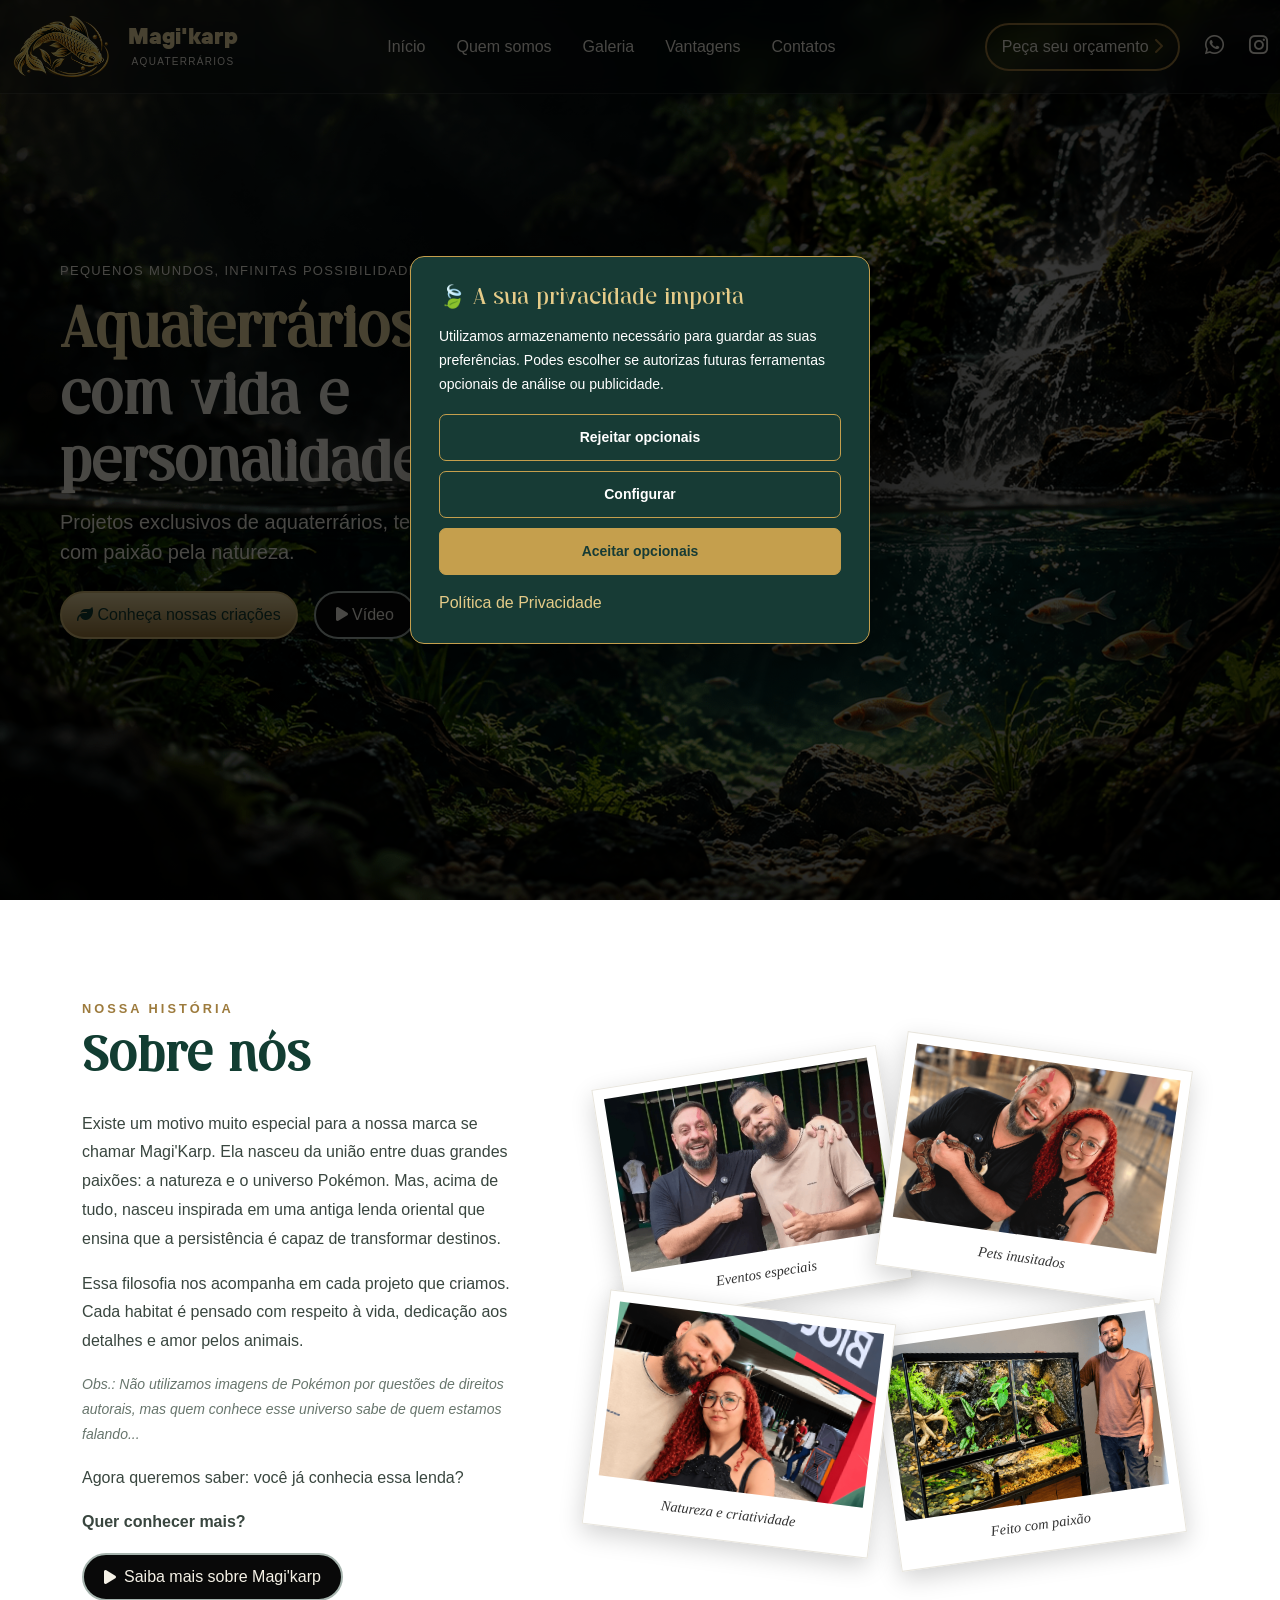
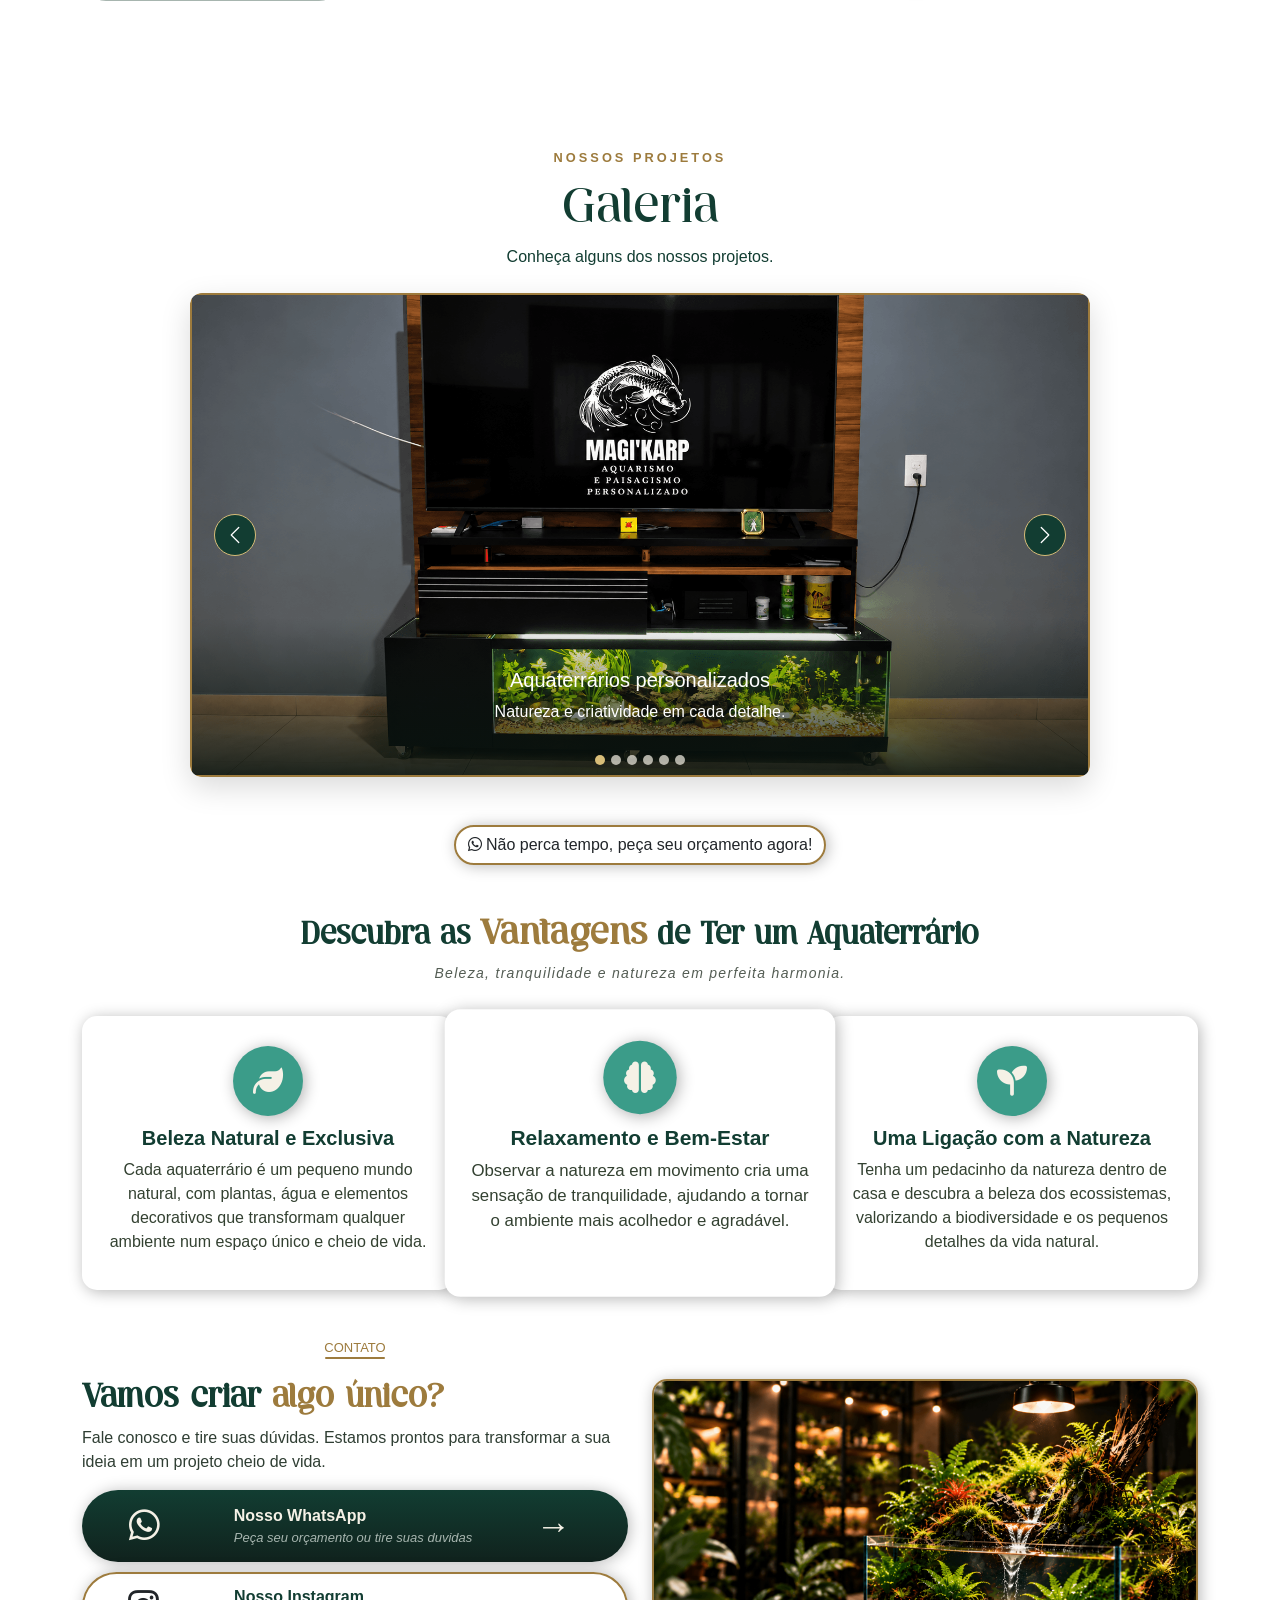
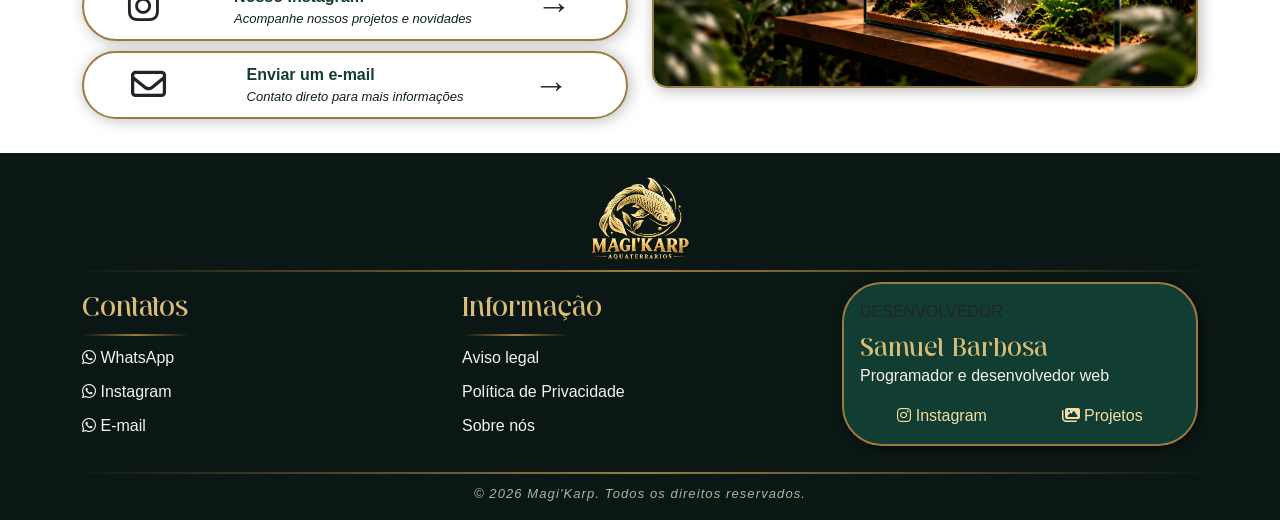
==== index.html @ e3ba03ea "Update index.html" ====
<!DOCTYPE html>
<html lang="pt-BR"> 
<head>
    <!-- Codificación y compatibilidad -->
      <meta charset="UTF-8">
      <meta http-equiv="X-UA-Compatible" content="IE=edge">

    <!-- Responsive para móviles -->
      <meta name="viewport" content="width=device-width, initial-scale=1.0">

    <!-- SEO básico -->
      <title>Aquaterrários Magi'karp | Mundos Aquáticos</title>

      <meta name="description"
          content="Descubra o universo dos aquaterrários Magikarp. Pequenos mundos aquáticos, natureza e criatividade em cada criação.">

      <meta name="keywords"
          content="aquaterrários, aquários, terrários, aquascaping, plantas aquáticas, Magikarp">

      <meta name="author" content="Aquaterrários Magikarp">

      <meta name="robots" content="index, follow">

      <meta name="theme-color" content="#080D10">
      <meta name="color-scheme" content="dark light">

    <!-- URL canónica: sustituir por el dominio real -->
      <link rel="canonical"
          href="https://www.TU-DOMINIO.com/">

    <!-- Favicon e iconos -->
      <link rel="icon" type="image/png"
          href="img/favicon.png">

      <link rel="apple-touch-icon"
          href="img/apple-touch-icon.png">

    <!-- Open Graph: WhatsApp, Facebook, LinkedIn y otras redes -->
      <meta property="og:type" content="website">

      <meta property="og:locale" content="pt_BR">

      <meta property="og:site_name"
          content="Aquaterrários Magi'karp">

      <meta property="og:title"
          content="Aquaterrários Magi'karp | Pequenos mundos, natureza viva">

      <meta property="og:description"
          content="Explore criações aquáticas únicas e descubra um mundo de natureza, beleza e criatividade.">

      <meta property="og:url"
          content="https://www.TU-DOMINIO.com/">

      <meta property="og:image"
          content="https://www.TU-DOMINIO.com/img/compartilhar.jpg">

      <meta property="og:image:alt"
          content="Logotipo dourado de Aquaterrários Magikarp">

      <meta property="og:image:width" content="1200">
      <meta property="og:image:height" content="630">

    <!-- X / Twitter Cards -->
      <meta name="twitter:card"
          content="summary_large_image">

      <meta name="twitter:title"
          content="Aquaterrários Magikarp">

      <meta name="twitter:description"
          content="Pequenos mundos, natureza viva. Descubra nossas criações aquáticas.">

      <meta name="twitter:image"
          content="https://www.TU-DOMINIO.com/img/compartilhar.jpg">

      <meta name="twitter:image:alt"
          content="Logotipo Aquaterrários Magikarp">

    <!-- Color de la marca para navegadores -->
      <meta name="msapplication-TileColor"
          content="#123D32">

    <!-- Font Awesome: iconos  y boostrap -->
      <link rel="stylesheet" href="https://cdnjs.cloudflare.com/ajax/libs/font-awesome/6.7.2/css/all.min.css">

      <link
      href="https://cdn.jsdelivr.net/npm/bootstrap@5.3.8/dist/css/bootstrap.min.css"
      rel="stylesheet"
      >


    <!-- Tu CSS -->
      <link rel="stylesheet" href="style.css">
      <link rel="stylesheet" href="stylessheet.css">

</head>

      <!-- Banner de cookies -->
      <div id="cookie-banner" class="cookie-banner" role="dialog"
           aria-label="Preferências de cookies" aria-describedby="cookie-description"
           hidden>
          <div class="cookie-content">
              <h2>🍃 A sua privacidade importa</h2>

              <p id="cookie-description">
                  Utilizamos armazenamento necessário para guardar as suas
                  preferências. Podes escolher se autorizas futuras ferramentas
                  opcionais de análise ou publicidade.
              </p>

              <div class="cookie-actions">
                  <button type="button" id="cookie-reject" class="cookie-btn cookie-secondary">
                      Rejeitar opcionais
                  </button>

                  <button type="button" id="cookie-settings" class="cookie-btn cookie-secondary">
                      Configurar
                  </button>

                  <button type="button" id="cookie-accept" class="cookie-btn cookie-primary">
                      Aceitar opcionais
                  </button>
              </div>

              <a href="pages/politica-privacidade.html">Política de Privacidade</a>
          </div>
      </div>

      <!-- Preferências de cookies -->
      <div id="cookie-modal" class="cookie-modal" role="dialog"
           aria-modal="true" aria-labelledby="cookie-modal-title" hidden>
          <div class="cookie-modal-content">
              <h2 id="cookie-modal-title">Preferências de cookies</h2>

              <p>
                  Escolhe quais as categorias opcionais que autorizas.
                  As opções abaixo não ativam ferramentas por si só.
              </p>

              <label class="cookie-option">
                  <span>
                      <strong>Necessários</strong><br>
                      <small>Guardar a tua escolha de privacidade.</small>
                  </span>
                  <input type="checkbox" checked disabled>
              </label>

              <label class="cookie-option">
                  <span>
                      <strong>Análise</strong><br>
                      <small>Medir visitas, se for adicionada uma ferramenta.</small>
                  </span>
                  <input type="checkbox" id="cookie-analytics">
              </label>

              <label class="cookie-option">
                  <span>
                      <strong>Publicidade</strong><br>
                      <small>Ferramentas de publicidade, se forem adicionadas.</small>
                  </span>
                  <input type="checkbox" id="cookie-marketing">
              </label>

              <div class="cookie-actions">
                  <button type="button" id="cookie-save" class="cookie-btn cookie-primary">
                      Guardar preferências
                  </button>
                  <button type="button" id="cookie-close" class="cookie-btn cookie-secondary">
                      Cancelar
                  </button>
              </div>
          </div>
      </div>


<!-- ======================================================0 -->
 <!--                  CONTEUDO                              -->
 <!-- =====================================================0 -->
<body class="w-100">

      <header id="header">
            <nav class="navbar navbar-expand-lg mg-0 pd-0">
                  <div class="container-fluid">
                        <a class="navbar-brand" href="#inicio">
                              <img src="img/logo.png" alt="logotipo Magi'karp" class="img-fluid">
                        </a>

                  <div class="marca text-center text-lg-start">
                        <h3 class="mb-0 ">Magi'karp</h3>
                        <p class="mt-0 ">Aquaterrários</p>
                  </div>


                  <button class="navbar-toggler" type="button" data-bs-toggle="collapse" data-bs-target="#navbarSupportedContent" aria-controls="navbarSupportedContent" aria-expanded="false" aria-label="Toggle navigation">
                        <span class="navbar-toggler-icon"></span>
                  </button>
                  <div class="collapse navbar-collapse" id="navbarSupportedContent">
                        <ul class="navbar-nav mx-auto mb-2 mb-lg-0">
                              <li class="nav-item">
                              <a class="nav-link active" aria-current="page" href="#inicio">Início</a>
                              </li>
                              <li class="nav-item">
                              <a class="nav-link" href="#quem-somos">Quem somos</a>
                              </li>
                              <li class="nav-item">
                              <a class="nav-link" href="#galeria">Galeria</a>
                              </li>
                              <li class="nav-item">
                              <a class="nav-link" href="#experiencia">Vantagens</a>
                              </li>
                              <li class="nav-item">
                              <a class="nav-link" href="#contato">Contatos</a>
                              </li>
                                                      
                        </ul>
                        <div class="acoes-header">
                              <li class="nav-item btn boton-header">
                              <a class="nav-link active" 
                                    aria-current="page" 
                                    href="https://wa.me/5561992721948?text=Olá!%20Gostaria%20de%20solicitar%20um%20orçamento%20para%20um%20aquaterrário%20personalizado."
                                    target="_blank"
                                    rel="noopener noreferrer">
                                    <span>Peça seu orçamento</span>
                                    <i class="fa-solid fa-chevron-right"></i>
                              </a>
                              </li>

                              <li class="nav-item">
                              <a class="nav-link active iconos" 
                                    aria-current="page" 
                                    href="https://wa.me/5561992721948?text=Olá!%20Gostaria%20de%20solicitar%20um%20orçamento%20para%20um%20aquaterrário%20personalizado."
                                    target="_blank"
                                    rel="noopener noreferrer">
                                    <i class="fa-brands fa-whatsapp"></i>
                              </a>
                              
                              </li>

                              <li class="nav-item">
                              <a class="nav-link active  iconos"
                                    aria-current="page" 
                                    href="https://www.instagram.com/aquaterrarios_magikarp/"
                                    target="_blank"
                                    rel="noopener noreferrer">
                                    <i class="fa-brands fa-instagram"></i>
                              </a>
                              </li>
                        </div>
                  </div>
                  </div>
            </nav>

      </header>
       <!-- Inicio Main -->
      <main>
            <!-- HERO -->

      <section class="hero" id="inicio">
            <div class="container contenedor_hero">
                  <div class="row align-items-center min-vh-100">
                        <div class="col-12 col-md-10 col-lg-8 col-xl-7">
                              <div class="contenedor_hero-text text-center text-md-start text-lg-start ms-md-5">

                                    <p class="subtitulo-destaque">
                                          Pequenos mundos, infinitas possibilidades.
                                    </p>

                                    <h1 class="display-4 fw-bold">
                                          <span class="titulo">Aquaterrários</span>
                                          <br>
                                          com vida e personalidade.
                                    </h1>

                                    <p class="lead">
                                          Projetos exclusivos de aquaterrários,
                                          terrários e biotopos naturais, feitos com paixão pela natureza.
                                    </p>

                                    <div class="d-flex flex-column flex-sm-row flex-wrap gap-3 mt-4">
                                          <a href="https://www.instagram.com/aquaterrarios_magikarp/"       
                                                class=" btn btn-principal"
                                                target="_blank"
                                                rel="noopener noreferrer">
                                                <i class="fa-solid fa-leaf"></i>
                                                Conheça nossas criações
                                          </a>

                                          <a href="https://www.instagram.com/reel/DZh6tRpu6YV/" 
                                                class="btn video-btn"
                                                target="_blank"
                                                rel="noopener noreferrer">

                                          <i class="fa-solid fa-play"></i>
                                          Vídeo
                                          </a>
                                    </div>

                              </div>
                        </div>
                  </div>
            </div>
      </section>


             <!-- QUEM SOMOS -->
            
<!-- QUEM SOMOS -->
      <section class="sobre bg-light-4 py-5" id="quem-somos">
          <div class="container py-lg-5">
      
              <div class="row align-items-center g-4">
            
                  <!-- TEXTO À ESQUERDA -->
                  <div class="col-12 col-lg-5">
                      <div class="contenedor_sobre-text text-center text-md-start text-lg-start">
                  
                          <span class="sobre-etiqueta text-uppercase">
                              Nossa história
                          </span>
                        
                          <h2 class="display-5 fw-bold mt-2 mb-4">
                              Sobre nós
                          </h2>
                        
                          <p>
                              Existe um motivo muito especial para a nossa marca
                              se chamar Magi'Karp. Ela nasceu da união entre duas
                              grandes paixões: a natureza e o universo Pokémon.
                              Mas, acima de tudo, nasceu inspirada em uma antiga
                              lenda oriental que ensina que a persistência é capaz
                              de transformar destinos.
                          </p>
                        
                          <p>
                              Essa filosofia nos acompanha em cada projeto que
                              criamos. Cada habitat é pensado com respeito à vida,
                              dedicação aos detalhes e amor pelos animais.
                          </p>
                        
                          <p class="obs small fst-italic">
                              Obs.: Não utilizamos imagens de Pokémon por questões
                              de direitos autorais, mas quem conhece esse universo
                              sabe de quem estamos falando...
                          </p>
                        
                          <p>
                              Agora queremos saber: você já conhecia essa lenda?
                          </p>
                        
                          <p class="fw-semibold">Quer conhecer mais?</p>
                        
                          <a
                              href="https://www.youtube.com/watch?v=gqLstGImGtk"
                              class="btn d-inline-flex align-items-center gap-2 video-btn"
                              target="_blank"
                              rel="noopener noreferrer">
                        
                              <i class="fa-solid fa-play"></i>
                              Saiba mais sobre Magi'karp
                          </a>
                        
                      </div>
                  </div>
            
                  <!-- FOTOS À DIREITA -->
                  <div class="col-12 col-lg-7">
                      <div class="contenedor_sobre-galeria">
                  
                          <div class="contenedor_sobre-galeria-caja foto-1">
                              <img src="img/sobre-1-n.png"
                                   class="img-fluid"
                                   alt="Aquaterrário personalizado">
                              <p>Eventos especiais</p>
                          </div>
                        
                          <div class="contenedor_sobre-galeria-caja foto-2">
                              <img src="img/sobre-2.png"
                                   class="img-fluid"
                                   alt="Habitat para pequenos animais">
                              <p>Pets inusitados</p>
                          </div>
                        
                          <div class="contenedor_sobre-galeria-caja foto-3">
                              <img src="img/sobre-3.png"
                                   class="img-fluid"
                                   alt="Aquário natural">
                              <p>Natureza e criatividade</p>
                          </div>
                        
                          <div class="contenedor_sobre-galeria-caja foto-4">
                              <img src="img/sobre-4.png"
                                   class="img-fluid"
                                   alt="Projeto Magi'Karp">
                              <p>Feito com paixão</p>
                          </div>
                        
                      </div>
                  </div>
            
              </div>
          </div>
      </section>


             <!-- GALERIA -->
            
      <section class="produtos py-5" id="galeria">

          <div class="container">

              <!-- TÍTULO -->
              <div class="text-center mb-4">
                  <span class="galeria-etiqueta">NOSSOS PROJETOS</span>
                  <h2 class="galeria-titulo">Galeria</h2>
                  <p>Conheça alguns dos nossos projetos.</p>
              </div>

              <!-- CARROSSEL -->
              <div id="carouselExampleCaptions"
                   class="carousel slide galeria-carousel"
                   data-bs-ride="false">

                  <!-- INDICADORES -->
                  <div class="carousel-indicators">
                      <button type="button"
                              data-bs-target="#carouselExampleCaptions"
                              data-bs-slide-to="0"
                              class="active"
                              aria-current="true"
                              aria-label="Slide 1"></button>

                      <button type="button"
                              data-bs-target="#carouselExampleCaptions"
                              data-bs-slide-to="1"
                              aria-label="Slide 2"></button>

                      <button type="button"
                              data-bs-target="#carouselExampleCaptions"
                              data-bs-slide-to="2"
                              aria-label="Slide 3"></button>

                      <button type="button"
                              data-bs-target="#carouselExampleCaptions"
                              data-bs-slide-to="3"
                              aria-label="Slide 4"></button>

                      <button type="button"
                              data-bs-target="#carouselExampleCaptions"
                              data-bs-slide-to="4"
                              aria-label="Slide 5"></button>

                        <button type="button"
                              data-bs-target="#carouselExampleCaptions"
                              data-bs-slide-to="5"
                              aria-label="Slide 6"></button>
                  </div>

                  <!-- IMAGENS -->
                  <div class="carousel-inner">

                      <div class="carousel-item active">
                          <img src="img/salon.png"
                               class="d-block w-100"
                               alt="Aquaterrário moderno">

                          <div class="carousel-caption">
                              <h5>Aquaterrários personalizados</h5>
                              <p>Natureza e criatividade em cada detalhe.</p>
                          </div>
                      </div>

                      <div class="carousel-item">
                          <img src="img/acuario-negro.png"
                               class="d-block w-100"
                               alt="Aquário com estrutura preta">

                          <div class="carousel-caption">
                              <h5>Projetos exclusivos</h5>
                              <p>Criados de acordo com cada ambiente.</p>
                          </div>
                      </div>

                      <div class="carousel-item">
                          <img src="img/acuario.png"
                               class="d-block w-100"
                               alt="Aquário natural">

                          <div class="carousel-caption">
                              <h5>Beleza natural</h5>
                              <p>Um pequeno mundo cheio de vida.</p>
                          </div>
                      </div>

                      <div class="carousel-item">
                          <img src="img/conejo.png"
                               class="d-block w-100"
                               alt="Habitat para pequenos animais">

                          <div class="carousel-caption">
                              <h5>Habitats especiais</h5>
                              <p>Espaços pensados para o bem-estar animal.</p>
                          </div>
                      </div>

                      <div class="carousel-item">
                          <img src="img/tortuga.png"
                               class="d-block w-100"
                               alt="Aquaterrário para tartaruga">

                          <div class="carousel-caption">
                              <h5>Ambientes personalizados</h5>
                              <p>Água, terra e natureza em harmonia.</p>
                          </div>
                      </div>

                      <div class="carousel-item">
                          <img src="img/novo-modelo.png"
                               class="d-block w-100"
                               alt="Aquaterrário para tartaruga">

                          <div class="carousel-caption">
                              <h5>Ambientes personalizados</h5>
                              <p>Água, terra e natureza em harmonia.</p>
                          </div>
                      </div>

                  </div>

                  <!-- SETA ANTERIOR -->
                  <button class="carousel-control-prev"
                          type="button"
                          data-bs-target="#carouselExampleCaptions"
                          data-bs-slide="prev">

                      <span class="carousel-control-prev-icon"
                            aria-hidden="true"></span>

                      <span class="visually-hidden">Anterior</span>
                  </button>

                  <!-- SETA SEGUINTE -->
                  <button class="carousel-control-next"
                          type="button"
                          data-bs-target="#carouselExampleCaptions"
                          data-bs-slide="next">

                      <span class="carousel-control-next-icon"
                            aria-hidden="true"></span>

                      <span class="visually-hidden">Seguinte</span>
                  </button>

              </div>

              <!-- buton -->
              <div class="text-center mt-5">
                  <a href="https://wa.me/5561992721948?text=Olá!%20Gostaria%20de%20solicitar%20um%20orçamento%20para%20um%20aquaterrário%20personalizado."
                     target="_blank"
                     rel="noopener noreferrer"
                     class="btn btn-secundario ">

                      <i class="fa-brands fa-whatsapp"></i>
                      Não perca tempo, peça seu orçamento agora!
                  </a>
              </div>

          </div>
      </section>


             <!-- VANTAGEM -->
            <section class="vantagem" id="experiencia" >
                  <div class="container">
                        <div class="row">
                              <div class="col">

                                    <div class="contenedor_experiencia-titulo">
                                          <h2 class="text-center fw-bold">Descubra as <span class="baige">Vantagens</span> de Ter um Aquaterrário</h2>
                                          <p class="text-center fst-italic small">Beleza, tranquilidade e natureza em perfeita harmonia.</p>
                                    </div>

                              </div>
                        </div>

                        <div class="row text-center  contenedores-experiencia g-3">
                              
                              <div class="contenedor_experiencia-cajas vantaje-1 col-12 col-md-4 col-lg-4">
                                    <i class="fa-solid fa-leaf ico"></i>
                                    <h5>Beleza Natural e Exclusiva</h5>
                                    <p>Cada aquaterrário é um pequeno mundo natural, com plantas, água e elementos decorativos que transformam qualquer ambiente num espaço único e cheio de vida.</p>
                                    <a href="#"></a>
                              </div>

                              <div class="contenedor_experiencia-cajas vantaje-2 col-12 col-md-4 col-lg-4">
                                    <i class="fa-solid fa-brain ico"></i>
                                    <h5>Relaxamento e Bem-Estar</h5>
                                    <p>Observar a natureza em movimento cria uma sensação de tranquilidade, ajudando a tornar o ambiente mais acolhedor e agradável.</p>
                                    <a href="#"></a>
                              </div>

                              <div class="contenedor_experiencia-cajas vantaje-3 col-12 col-md-4 col-lg-4">
                                    <i class="fa-solid fa-seedling ico"></i>
                                    <h5>Uma Ligação com a Natureza</h5>
                                    <p>Tenha um pedacinho da natureza dentro de casa e descubra a beleza dos ecossistemas, valorizando a biodiversidade e os pequenos detalhes da vida natural.</p>
                                    <a href="#"></a>
                              </div>
                        </div>
                  </div>
            </section>

             <!-- CONTATO -->
            <section class="contatos" id="contato" >

                  <div class="container">
                        <div class="row align-items-center">
                              <div class=" contenedor-contato-texto col-12 col-md-6 col-lg-6 text-center text-lg-start text-lg-start">

                                    <p class="mt-5 baige mb-0 text-center text-uppercase p-contato">Contato</p>
                                    <div class="linea-contato "></div>

                                    <h2 class="fw-bold verde">
                                          Vamos criar
                                          <span class="baige">algo único?</span>
                                    </h2>
                                    
                                    <p class="texto">
                                          Fale conosco e tire suas dúvidas.
                                          Estamos prontos para transformar a sua ideia em um projeto cheio de vida.
                                    </p>


                                    <a href="https://wa.me/5561992721948?text=Olá!%20Gostaria%20de%20solicitar%20um%20orçamento%20para%20um%20aquaterrário%20personalizado."    
                                          class=" btn btn-principal fw-bold d-flex justify-content-around align-items-center"
                                          target="_blank"
                                          rel="noopener noreferrer">
                                          <i class="fa-brands fa-whatsapp"></i>
                                          <div class="align-items-center text-start caja-text-principal">
                                                <span>Nosso WhatsApp</span>
                                                <p class="mb-0">Peça seu orçamento ou tire suas duvidas</p>
                                          </div>
                                          <span class="flecha">→</span>
                                          
                                    </a>
                                    <a href="https://www.instagram.com/aquaterrarios_magikarp/" 
                                          class="btn btn-secundario d-flex justify-content-around align-items-center"
                                          target="_blank"
                                          rel="noopener noreferrer">
                                          <i class="fa-brands fa-instagram"></i>
                                          <div class="align-items-center text-start caja-text">
                                                <span class="fw-bold">Nosso Instagram</span>
                                                <p class="mb-0">Acompanhe nossos projetos e novidades</p>
                                          </div>
                                          <span class="flecha">→</span>
                                    </a>
                                    <a href="#" 
                                          class="btn btn-secundario d-flex justify-content-around align-items-center"
                                          target="_blank"
                                          rel="noopener noreferrer">
                                          <i class="fa-regular fa-envelope"></i>
                                          <div class="align-items-center text-start caja-text">
                                                <span class="fw-bold">Enviar um e-mail</span>
                                                <p class="mb-0">Contato direto para mais informações</p>
                                          </div>
                                          <span class="flecha">→</span>
                                    </a>

                                    

                              </div>

                              <div class="col-12 col-md-6 col-lg-6 text-center contenedor-contato-img mt-5">
                                    <img src="img/contacto.png" alt="acuario">
                              </div>
                        </div>
                  </div>
            </section>
      </main>

       <!-- FOOTER -->
      <footer>
            <div class="container mt-4">

                  <div class="row">
                        <div class="col-12 text-center pt-4">
                              <img src="img/Logotipo.png" alt="logotipo Magi'karp">
                        </div>
                        <div class="linea-footer"></div>

                        <div class=" col-12 col-lg-4 col-md-4 f-contatos text-center text-lg-start text-md-start">
                              <h5>Contatos</h5>
                              <div class="f-titulo-linea "></div>
                              <a href="https://wa.me/5561992721948?text=Olá!%20Gostaria%20de%20solicitar%20um%20orçamento%20para%20um%20aquaterrário%20personalizado." 
                                 target="_blank"
                                 rel="noopener noreferrer"
                                 class="link">
                                    <i class="fa-brands fa-whatsapp"></i>
                                    <span>WhatsApp</span>
                              </a>

                              <a href="https://www.instagram.com/aquaterrarios_magikarp/" 
                                 target="_blank"
                                 rel="noopener noreferrer"
                                 class="link">
                                    <i class="fa-brands fa-whatsapp"></i>
                                    <span>Instagram</span>
                              </a>

                              <a href="#" 
                                 target="_blank"
                                 rel="noopener noreferrer"
                                 class="link">
                                    <i class="fa-brands fa-whatsapp"></i>
                                    <span>E-mail</span>
                              </a>
                        </div>

                        <div class="col-12 col-md-4 col-lg-4 f-info text-center text-lg-start text-md-start mb-4">
                              <h5>Informação</h5>
                              <div class="f-titulo-linea"></div>
                              <a href="pages/aviso_legal.html">Aviso legal</a>
                              <a href="pages/politica-privacidade.html">Política de Privacidade</a>
                              <a href="#quem-somos">Sobre nós</a>
                        </div>

                        <div class="col-12 col-md-4 col-lg-4 f-dev text-center text-lg-start text-md-start dev">
                              <div class="card text-center text-lg-start text-md-start px-3 py-3">
                                    <span class="text-uppercase">Desenvolvedor</span>
                                    <h5>Samuel Barbosa</h5>
                                    <p>Programador e desenvolvedor web
                                    </p>
                                    <div class="ico-dev d-flex justify-content-around">
                                          <a href="https://www.instagram.com/samuell_dev/" 
                                             target="_blank"
                                             rel="noopener noreferrer"
                                             class="link verde">
                                                <i class="fa-brands fa-instagram"></i>
                                                <span>Instagram</span>
                                          </a>
                                          <a href="https://samuelldejesus.github.io/CV-Portafolio/" 
                                             target="_blank"
                                             rel="noopener noreferrer"
                                             class="link verde">
                                                <i class="fa-solid fa-images"></i>
                                                <span>Projetos</span>
                                          </a>
                                    </div>
                              </div>
                        </div>
                  </div>

                  <div class="row text-center">
                        <div class="linea-footer"></div>
                        <p class="copy">© 2026 Magi'Karp. Todos os direitos reservados.</p>
                  </div>
            </div>
      </footer>

<script src="https://cdn.jsdelivr.net/npm/bootstrap@5.3.8/dist/js/bootstrap.bundle.min.js"></script>
<script src="main.js"></script>
</body>
</html>
---- style.css ----
/* =========================================================
   1. VARIÁVEIS GLOBAIS
========================================================= */

:root {
    /* Cores principais */
    --negro-azulado: #080D10;
    --negro-verde: #0B1715;

    --verde-bosque: #123D32;
    --verde-esmeralda: #176B58;
    --verde-agua: #3B9C89;

    --azul-petroleo: #123C4A;
    --azul-profundo: #0B2633;

    --dorado: #D8BD78;
    --dorado-claro: #F1DEA6;
    --dorado-oscuro: #9D7B3D;

    /* Textos */
    --texto-principal: #F5F1E6;
    --texto-secundario: #A7B5AF;
    --texto-oscuro: #10221D;

    /* Fundos e superfícies */
    --fondo-principal: #080D10;
    --fondo-secundario: #0B1715;
    --fondo-tarjeta: #10221D;
    --fondo-azul: #0B2633;

    /* Bordas */
    --borde-sutil: #284139;
    --borde-dorado: #9D7B3D;
    --borde-destacado: #D8BD78;

    /* Sombras */
    --sombra-texto: 0 2px 8px rgba(0, 0, 0, 0.45);
    --sombra-caja: 0 8px 24px rgba(0, 0, 0, 0.30);
    --sombra-caja-hover: 0 14px 32px rgba(0, 0, 0, 0.45);
    --sombra-dorada: 0 0 12px rgba(216, 189, 120, 0.20);
    --sombra-boton: 0 4px 12px rgba(0, 0, 0, 0.30);
    --sombra-boton-hover: 0 6px 18px rgba(216, 189, 120, 0.25);
    --sombra-interna: inset 0 1px 4px rgba(0, 0, 0, 0.30);

    /* Transições */
    --transicion-rapida: 0.2s ease;
    --transicion-normal: 0.3s ease;
    --transicion-suave: 0.5s ease-in-out;

    /* Gradientes */
    --gradiente-principal: linear-gradient(
        135deg,
        #080D10,
        #123D32,
        #0B2633
    );

    --gradiente-verde: linear-gradient(
        135deg,
        #123D32,
        #176B58
    );

    --gradiente-dorado: linear-gradient(
        135deg,
        #9D7B3D,
        #D8BD78,
        #F1DEA6
    );

    --gradiente-boton: linear-gradient(
        135deg,
        #D8BD78,
        #F1DEA6
    );
}


/* =========================================================
   2. ESTILOS GERAIS
========================================================= */

* {
    margin: 0;
    padding: 0;
    box-sizing: border-box;
    font-family: Arial, Helvetica, sans-serif;
}

html,
body {
    width: 100%;
    max-width: 100%;
    margin: 0;
}

html {
    min-height: 100%;
}

body {
    max-width: 100%;
    min-height: 100vh;
    margin: 0;
    overflow-x: clip;

    background-image: url("img/fundo-hojas.png");
    background-position: center top;
    background-repeat: no-repeat;
    background-size: cover;
    background-attachment: fixed;
}

img,
video {
    max-width: 100%;
}


ul {
    list-style: none;
}

a {
    color: var(--texto-principal);
    text-decoration: none;
}

span {
    background: none;
    font-family: inherit;
    font-size: inherit;
    color: inherit;
    text-decoration: none;
}

header img {
    width: 100px;
}

h1,
h2,
h3,
h4 {
    font-family: "Ventura Free";
}

.verde {
    color: var(--verde-bosque);
}

.baige {
    color: var(--dorado-oscuro);
}

.texto {
    color: #2f3e33;
}


/* =========================================================
   3. CABEÇALHO E NAVEGAÇÃO
========================================================= */

#header {
    position: fixed;
    top: 0;
    left: 0;
    width: 100%;
    z-index: 1000;
    
    color: var(--texto-principal);
    background: rgba(8, 13, 16, 0.35);
    backdrop-filter: blur(12px);
    -webkit-backdrop-filter: blur(12px);
    border-bottom: 1px solid rgba(255, 255, 255, 0.12);
    box-shadow: 0 4px 20px rgba(0, 0, 0, 0.08);
    transition: transform var(--transicion-normal);
}

/* Elimina el fondo de Bootstrap del nav */
#header .navbar {
    background: transparent !important;
}

/* Esconde o cabeçalho ao descer a página */
#header.header-oculto {
    transform: translateY(-100%);
}

.iconos i {
    font-size: 22px;
}

.boton-header {
    border-radius: 999px;
    border: 2px solid var(--borde-dorado);
    color: var(--texto-principal);
    padding: 10px 15px;
}

.boton-header i {
    color: var(--borde-dorado);
}

.marca {
    display: flex;
    flex-direction: column;
    align-items: center;
    justify-content: center;
    gap: 5px;
}

.marca h3 {
    font-family: "tt_hoves_pro_trialblack";
    font-size: 22px;
    margin-top: 15px;
    color: var(--dorado-claro);
}

.marca p {
    font-size: 10px;
    text-transform: uppercase;
    letter-spacing: 1.3px;
}

.acoes-header {
    display: flex;
    align-items: center;
    gap: 25px;
    list-style: none;
    padding: 0;
    margin: 0;
}

.navbar-nav {
    gap: 15px;
}

.acoes-header a {
    transition: transform 0.8s ease;
}

#header .navbar-nav .nav-link {
    position: relative;
    display: inline-block;
    text-decoration: none;
}

.acoes-header a:hover {
    transform: scale(1.1);
}

#navbarSupportedContent ul li a {
    position: relative;
    display: inline-block;
    color: var(--texto-principal);
    text-decoration: none;
    transition: transform 0.8s ease, color var(--transicion-normal);
}

#navbarSupportedContent ul li a:hover {
    transform: scale(1.05);
    color: var(--dorado-claro);
}

/* Botão hamburguer */
.navbar-toggler-icon {
    filter: brightness(0) saturate(100%)
        invert(96%) sepia(10%)
        saturate(300%) hue-rotate(350deg);
}

.navbar-toggler {
    border: 1px solid #fffaf3;
}

.navbar-toggler:focus {
    box-shadow: 0 0 0 0.2rem rgba(255, 250, 243, 0.3);
}

#header .navbar-nav .nav-link::after {
    content: "";
    position: absolute;
    left: 0;
    bottom: -3px;

    width: 100%;
    height: 2px;
    background-color: #c59f4d;

    transform: scaleX(0);
    transform-origin: left center;
    transition: transform 0.3s ease;

    display: block;
}

#header .navbar-nav .nav-link:hover::after {
    transform: scaleX(1);
}


/* =========================================================
   4. HERO
========================================================= */

/* HERO: ocupar todo el ancho disponible */
.hero {
    width: 100%;
    min-height: 100vh;
    min-height: 100svh;
    background-size: cover;
    background-position: center;
    background-repeat: no-repeat;
}

.contenedor_hero {
    background-image:
        radial-gradient(
            ellipse at center,
            rgba(0, 0, 0, 0.75),
            rgba(0, 0, 0, 0.25),
            rgba(0, 0, 0, 0.75)
        ),
        url("img/hero.png");
    background-position: center;
    background-repeat: no-repeat;
    background-size: cover;
    max-width: 100%;
    min-height: 100vh;
}

.titulo {
    color: var(--dorado-claro);
}

.contenedor_hero-text {
    
    color: var(--texto-principal);
    
    max-width: 100%;
    overflow-wrap: break-word;
}

.contenedor_hero-text .subtitulo-destaque {
    text-transform: uppercase;
    font-size: 13px;
    letter-spacing: 1.3px;
}

.contenedor_hero-text h1 {
    color: var(--texto-principal);
    font-size: clamp(2rem, 8vw, 3.5rem);
    overflow-wrap: break-word;
}

.btn-principal {
    background: linear-gradient(to top, var(--dorado-oscuro), var(--dorado-claro));
    border-radius: 999px;
    padding: 10px 15px;
    color: var(--verde-bosque);
    border: 2px solid var(--dorado);
}

.btn-principal:hover {
    border-color: var(--dorado);
    opacity: 0.9;
    color: #fff;
}

.video-btn {
    border-radius: 999px;
    color: var(--texto-principal);
    background: rgb(9, 9, 9);
    padding: 10px 20px;
    border: 2px solid var(--texto-secundario);
}

.video-btn:hover {
    color: var(--texto-principal);
    background: rgb(24, 24, 24);
    border-color: var(--texto-secundario);
}


/* =========================================================
   5. SOBRE NÓS E GALERIA DE FOTOGRAFIAS
========================================================= */


.contenedor_sobre-galeria {
    max-width: 100%;
    min-width: 0;
}

.contenedor_sobre-text h2 {
    color: var(--verde-bosque);
}

.contenedor_sobre-text p {
    color: #39463F;
    line-height: 1.8;
}

.contenedor_sobre-text .obs {
    color: #68766D;
}

.sobre-etiqueta {
    color: var(--dorado-oscuro);
    letter-spacing: 3px;
    font-size: 0.8rem;
    font-weight: 700;
}

/* Área das fotografias */
.contenedor_sobre-galeria {
    position: relative;
    width: 100%;
    height: 540px;
}

/* Aparência de fotografias impressas */
.contenedor_sobre-galeria-caja {
    position: absolute;
    display: flex;
    flex-direction: column;
    justify-content: center;
    text-align: center;
    width: 45%;
    padding: 10px 10px 0;
    background: #fff;
    border: 1px solid #e8e5dd;
    box-shadow: 0 8px 25px rgba(0, 0, 0, 0.18);
    transform-origin: center center;
    transition: transform 0.35s ease, box-shadow 0.35s ease;
    cursor: pointer;
}

.contenedor_sobre-galeria-caja img {
    display: block;
    width: 100%;
    height: 175px;
    object-fit: cover;
}

.contenedor_sobre-galeria-caja p {
    margin: 0;
    padding: 12px 4px 15px;
    color: #333;
    text-align: center;
    font-family: Georgia, serif;
    font-size: 0.9rem;
    font-style: italic;
}

/* Posições assimétricas */
.foto-1 {
    top: 7%;
    left: 8%;
    transform: rotate(-9deg);
    z-index: 1;
}

.foto-2 {
    top: 4%;
    right: 3%;
    transform: rotate(8deg);
    z-index: 2;
}

.foto-3 {
    bottom: 5%;
    left: 6%;
    transform: rotate(7deg);
    z-index: 3;
}

.foto-4 {
    bottom: 3%;
    right: 4%;
    transform: rotate(-8deg);
    z-index: 2;
}

/* Hover: endireitar, ampliar e trazer para a frente */
.contenedor_sobre-galeria-caja:hover {
    transform: rotate(0deg) scale(1.5);
    z-index: 10;
    box-shadow: 0 18px 40px rgba(0, 0, 0, 0.3);
}

.foto-1:hover,
.foto-3:hover {
    transform: translateX(15%) rotate(0deg) scale(1.5);
    z-index: 10;
}

.foto-2:hover,
.foto-4:hover {
    transform: translateX(-15%) rotate(0deg) scale(1.5);
    z-index: 10;
}


/* =========================================================
   6. GALERIA / CARROSSEL
========================================================= */

.carousel-item {
    max-width: 100%;
    max-height: 100vh;
    border: 2px solid var(--borde-dorado);
    border-radius: 10px;
}

.produtos {
    background-color: #F1F5F0;
    color: var(--verde-bosque);
}

.galeria-etiqueta {
    color: var(--dorado-oscuro);
    font-size: 0.8rem;
    font-weight: 700;
    letter-spacing: 3px;
}

.galeria-titulo {
    font-size: clamp(2rem, 4vw, 3rem);
    margin-top: 10px;
    color: var(--verde-bosque);
}

/* Tamanho do carrossel */
.galeria-carousel {
    width: 100%;
    max-width: 900px;
    margin-inline: auto;
    max-width: 900px;
    border-radius: 12px;
    overflow: hidden;
    box-shadow: 0 10px 30px rgba(0, 0, 0, 0.15);
}

/* Imagens */
.galeria-carousel .carousel-item img {
    display: block;
    width: 100%;
    max-width: 100%;
    height: 480px;
    object-fit: cover;
    object-position: center;
}

/* Legenda */
.galeria-carousel .carousel-caption {
    right: 0;
    bottom: 0;
    left: 0;
    padding: 50px 20px 35px;
    background: linear-gradient(
        transparent,
        rgba(8, 19, 15, 0.9)
    );
}

.galeria-carousel .carousel-caption h5,
.galeria-carousel .carousel-caption p {
    color: #fff;
}

/* Setas */
.galeria-carousel .carousel-control-prev,
.galeria-carousel .carousel-control-next {
    width: 10%;
    opacity: 1;
}

.galeria-carousel .carousel-control-prev-icon,
.galeria-carousel .carousel-control-next-icon {
    width: 42px;
    height: 42px;
    background-color: #123D32;
    background-size: 50% 50%;
    border: 1px solid var(--dorado);
    border-radius: 50%;
}

/* Indicadores */
.galeria-carousel .carousel-indicators {
    margin-bottom: 12px;
    z-index: 3;
}

.galeria-carousel .carousel-indicators [data-bs-target] {
    width: 10px;
    height: 10px;
    border: 0;
    border-radius: 50%;
    background-color: var(--texto-principal);
    opacity: 0.7;
}

.galeria-carousel .carousel-indicators .active {
    background-color: var(--dorado);
    opacity: 1;
}


/* =========================================================
   7. VANTAGENS / EXPERIÊNCIA
========================================================= */

.ico {
    font-size: 30px;
    background: var(--verde-agua);
    color: var(--texto-principal);
    padding: 20px;
    border-radius: 50%;
    box-shadow: 2px 2px 15px rgba(0, 0, 0, 0.315);
    margin: 10px 0;
}

.contenedor_experiencia-cajas {
    background-color: #fff;
    border-radius: 15px;
    box-shadow: 2px 2px 15px rgba(0, 0, 0, 0.285);
    padding: 20px;
}

.contenedores-experiencia {
    margin: 0;
    width: 100%;
}

.vantaje-2 {
    z-index: 2;
    transform: scale(1.05);
}

.contenedor_experiencia-titulo h2 {
    color: var(--verde-bosque);
    font-size: 30px;
}

.contenedor_experiencia-titulo span {
    color: var(--dorado-oscuro);
    font-size: 35px;
}

.contenedor_experiencia-titulo p {
    color: rgb(84, 93, 84);
    letter-spacing: 1.3px;
}

.contenedor_experiencia-cajas p {
    color: #334131;
}

.contenedor_experiencia-cajas h5 {
    color: var(--verde-bosque);
    font-weight: bold;
}


/* =========================================================
   8. CONTACTO
========================================================= */




.caja-text {
    color: var(--verde-bosque);
}

.btn-text {
    display: flex;
}

.p-contato {
    font-size: 13px;
}

.linea-contato {
    width: 60px;
    height: 2px;
    background-color: var(--dorado-oscuro);
    border-radius: 999px;
    margin: 0 auto 20px;
}

.btn-secundario {
    border: 2px solid var(--dorado-oscuro);
    border-radius: 999px;
    box-shadow: 2px 1px 15px rgba(0, 0, 0, 0.269);
}

#contato .btn-principal {
    background: linear-gradient(to top, var(--fondo-tarjeta), var(--verde-bosque));
    border: none;
    color: var(--texto-principal);
    box-shadow: 2px 1px 15px rgba(0, 0, 0, 0.269);
}

#contato .btn-principal i,
#contato .btn-principal .flecha,
#contato .btn-secundario .flecha {
    font-size: 35px;
    margin-right: 10px;
}

#contato a {
    margin: 10px 0;
}

#contato .btn-principal p,
#contato .btn-secundario p {
    font-weight: 100;
    font-size: 13px;
    margin: 0;
    padding: 0;
    font-style: italic;
}

#contato .btn-principal p {
    color: var(--texto-secundario);
}

#contato .btn-secundario p {
    color: var(--texto-oscuro);
}

#contato .btn-secundario i {
    font-size: 35px;
    color: inherit;
    margin-right: 10px;
}

.btn-secundario:hover {
    border-color: var(--dorado-oscuro);
    background: linear-gradient(to top, var(--dorado-oscuro), var(--dorado));
    color: #fff;
}

.contenedor-contato-img img {
    border-radius: 15px;
    border: 2px solid var(--dorado-oscuro);
    box-shadow: 2px 2px 15px rgba(0, 0, 0, 0.288);
}


/* =========================================================
   8. FOOTER
========================================================= */

footer {
    background: var(--fondo-secundario);
}
footer img {
    width: 100px;
}

footer a {
    color: var(--texto-principal);
}

footer h5{
    color: var(--dorado);
    font-family: 'Ventura Free';
    margin: 10px 0 0 ;
    font-size: 27px;
    padding-bottom: 0;
}
.f-contatos,
.f-info,
.f-dev {
    display: flex;
    flex-direction: column;
    gap: 10px;
}

.copy {
    color: var(--texto-secundario);
    letter-spacing: 1.1px;
    font-style: italic;
    font-size: 13px;
}

.dev .card{
    background-color: var(--verde-bosque);
    border: 2px solid var(--dorado-oscuro);
    box-shadow: 2px 2px 10px rgba(0, 0, 0, 0.534);
    border-radius: 40px;
}

.dev a{
    color: var(--dorado-claro);
}
.dev p{
    color: var(--texto-principal);
}
.dev h5 {
    font-size: 25px;
}
.linea-footer {
    width: 100%;
    height: 2px;
    background: linear-gradient(to left, var(--fondo-secundario), var(--dorado-oscuro), var(--fondo-secundario));
    margin: 10px 0;
}

.f-titulo-linea {
    width: 30%;
    height: 2px;
    background: linear-gradient(to left, var(--fondo-secundario), var(--dorado-oscuro), var(--fondo-secundario));
    margin: 0;
    padding: 0;
}

/* =========================================================
   9. COOKIES
========================================================= */

/* Fundo que cobre toda a página e centra o banner */
.cookie-banner {
    position: fixed;
    inset: 0;
    z-index: 99999;
    display: flex;
    justify-content: center;
    align-items: center;
    width: 100%;
    height: 100%;
    padding: 20px;
    background: rgba(0, 0, 0, 0.7);
    overflow-y: auto;
}

/* Respeitar o atributo hidden */
.cookie-banner[hidden],
.cookie-modal[hidden] {
    display: none !important;
}

/* Cartão central */
.cookie-content {
    width: min(460px, 100%);
    max-height: 90vh;
    overflow-y: auto;
    background: #173b35;
    color: #fff;
    padding: 28px;
    border: 1px solid #c59f4d;
    border-radius: 14px;
    box-shadow: 0 12px 40px rgba(0, 0, 0, 0.3);
}

.cookie-content h2 {
    color: #e5cb88;
    font-size: 22px;
    margin-bottom: 14px;
}

.cookie-content p {
    font-size: 14px;
    line-height: 1.7;
    margin-bottom: 18px;
}

.cookie-content a {
    display: inline-block;
    color: #e5cb88;
    margin-top: 16px;
}

/* Botões */
.cookie-actions {
    display: flex;
    flex-direction: column;
    gap: 10px;
    margin-top: 18px;
}

.cookie-btn {
    width: 100%;
    padding: 12px 15px;
    border-radius: 7px;
    border: 1px solid #c59f4d;
    cursor: pointer;
    font-weight: bold;
    font-size: 14px;
}

.cookie-primary {
    background: #c59f4d;
    color: #173b35;
}

.cookie-secondary {
    background: transparent;
    color: #fff;
}

.cookie-btn:hover {
    filter: brightness(1.1);
}

/* Modal de configurações */
.cookie-modal {
    position: fixed;
    inset: 0;
    z-index: 100000;
    display: grid;
    place-items: center;
    padding: 20px;
    background: rgba(0, 0, 0, 0.75);
}

.cookie-modal-content {
    width: min(480px, 100%);
    max-height: 90vh;
    overflow-y: auto;
    padding: 25px;
    border-radius: 12px;
    background: #fff;
    color: #25312e;
}

section,
.sobre,
#galeria,
.contacto {
    background-color: transparent;
}


/* =========================================================
   10. RESPONSIVO
   Todas as media queries ficam reunidas nesta secção
========================================================= */

/* Tablets e ecrãs abaixo de 992px */
@media (max-width: 991.98px) {
    .contenedor_sobre-galeria {
        margin-top: 25px;
        height: 480px;
    }

    #header .navbar-collapse {
        flex-basis: 100%;
        width: 100%;
    }

    #header .navbar-nav {
        gap: 0;
    }

    #header .navbar-brand {
        margin: 0;
    }

    #header .acoes-header {
        display: flex;
        flex-wrap: wrap;
        gap: 12px;
        margin-top: 10px;
    }
}

/* Telemóveis: até 575px */
@media (max-width: 575.98px) {
    /* Cabeçalho */
    #header nav div a img {
        width: 60px;
    }

    .hero {
        min-height: 100svh;
    }

    .hero .container {
        width: 100%;
        max-width: 100%;
        padding-left: 20px;
        padding-right: 20px;
    }

    .hero .row {
        margin-left: 0;
        margin-right: 0;
    }

    .hero .row > [class*="col-"] {
        padding-left: 0;
        padding-right: 0;
    }

    .contenedor_hero-text .lead {
        font-size: 1rem;
    }

    .contenedor_hero-text .btn {
        max-width: 100%;
        white-space: normal;
    }

    .galeria-carousel .carousel-item img {
        height: 300px;
    }

    /* Galeria sobre nós */
    .contenedor_sobre-galeria {
        height: 350px;
    }

    .contenedor_sobre-galeria-caja {
        width: 48%;
        padding: 6px 6px 0;
    }

    .contenedor_sobre-galeria-caja img {
        height: 115px;
    }

    .contenedor_sobre-galeria-caja p {
        padding: 8px 2px 10px;
        font-size: 0.72rem;
    }

    /* Carrossel */
    .galeria-carousel .carousel-item img {
        height: 300px;
    }

    .galeria-carousel .carousel-caption {
        padding: 35px 35px 30px;
    }

    .galeria-carousel .carousel-caption h5 {
        font-size: 1rem;
    }

    .galeria-carousel .carousel-caption p {
        font-size: 0.8rem;
        margin-bottom: 5px;
    }

    .galeria-carousel .carousel-control-prev,
    .galeria-carousel .carousel-control-next {
        width: 13%;
    }

    .galeria-carousel .carousel-control-prev-icon,
    .galeria-carousel .carousel-control-next-icon {
        width: 32px;
        height: 32px;
    }

    /* Cartão de vantagem */
    .vantaje-2 {
        transform: none;
    }

    /* Banner e modal de cookies */
    .cookie-content,
    .cookie-modal-content {
        padding: 20px;
    }

    /* desaparecer imagen contato */
    .contenedor-contato-img img {
        display: none;
    }

    footer .f-titulo-linea {
        margin: auto;
    }

    body {
        background-attachment: scroll;
        background-position: center top;
        background-size: auto 100%;
    }

}
---- stylessheet.css ----
@font-face {
    font-family: 'kageko_demoregular';
    src: url('fonts/kageko-demo-webfont.eot');
    src: url('fonts/kageko-demo-webfont.eot?#iefix') format('embedded-opentype'),
         url('fonts/kageko-demo-webfont.woff2') format('woff2'),
         url('fonts/kageko-demo-webfont.woff') format('woff'),
         url('fonts/kageko-demo-webfont.ttf') format('truetype'),
         url('fonts/kageko-demo-webfont.svg#kageko_demoregular') format('svg');
    font-weight: normal;
    font-style: normal;
}


@font-face {
    font-family: 'bullsheetregular';
    src: url('fonts/bullsheet-webfont.eot');
    src: url('fonts/bullsheet-webfont.eot?#iefix') format('embedded-opentype'),
         url('fonts/bullsheet-webfont.woff2') format('woff2'),
         url('fonts/bullsheet-webfont.woff') format('woff'),
         url('fonts/bullsheet-webfont.ttf') format('truetype'),
         url('fonts/bullsheet-webfont.svg#bullsheetregular') format('svg');
    font-weight: normal;
    font-style: normal;

}



@font-face {
    font-family: 'tt_hoves_pro_trialblack';
    src: url('fonts/tt_hoves_pro_trial_black-webfont.eot');
    src: url('fonts/tt_hoves_pro_trial_black-webfont.eot?#iefix') format('embedded-opentype'),
         url('fonts/tt_hoves_pro_trial_black-webfont.woff2') format('woff2'),
         url('fonts/tt_hoves_pro_trial_black-webfont.woff') format('woff'),
         url('fonts/tt_hoves_pro_trial_black-webfont.ttf') format('truetype'),
         url('fonts/tt_hoves_pro_trial_black-webfont.svg#tt_hoves_pro_trialblack') format('svg');
    font-weight: normal;
    font-style: normal;

}




@font-face {
    font-family: 'tt_hoves_pro_trialregular';
    src: url('fonts/tt_hoves_pro_trial_regular-webfont.eot');
    src: url('fonts/tt_hoves_pro_trial_regular-webfont.eot?#iefix') format('embedded-opentype'),
         url('fonts/tt_hoves_pro_trial_regular-webfont.woff2') format('woff2'),
         url('fonts/tt_hoves_pro_trial_regular-webfont.woff') format('woff'),
         url('fonts/tt_hoves_pro_trial_regular-webfont.ttf') format('truetype'),
         url('fonts/tt_hoves_pro_trial_regular-webfont.svg#tt_hoves_pro_trialregular') format('svg');
    font-weight: normal;
    font-style: normal;

}

@font-face {
    font-family: 'Ventura Free';
    src: url('fonts/VenturaFree-Regular.eot');
    src: url('fonts/VenturaFree-Regular.eot?#iefix') format('embedded-opentype'),
        url('fonts/VenturaFree-Regular.woff2') format('woff2'),
        url('fonts/VenturaFree-Regular.woff') format('woff'),
        url('fonts/VenturaFree-Regular.ttf') format('truetype'),
        url('fonts/VenturaFree-Regular.svg#VenturaFree-Regular') format('svg');
    font-weight: normal;
    font-style: normal;
    font-display: swap;
}
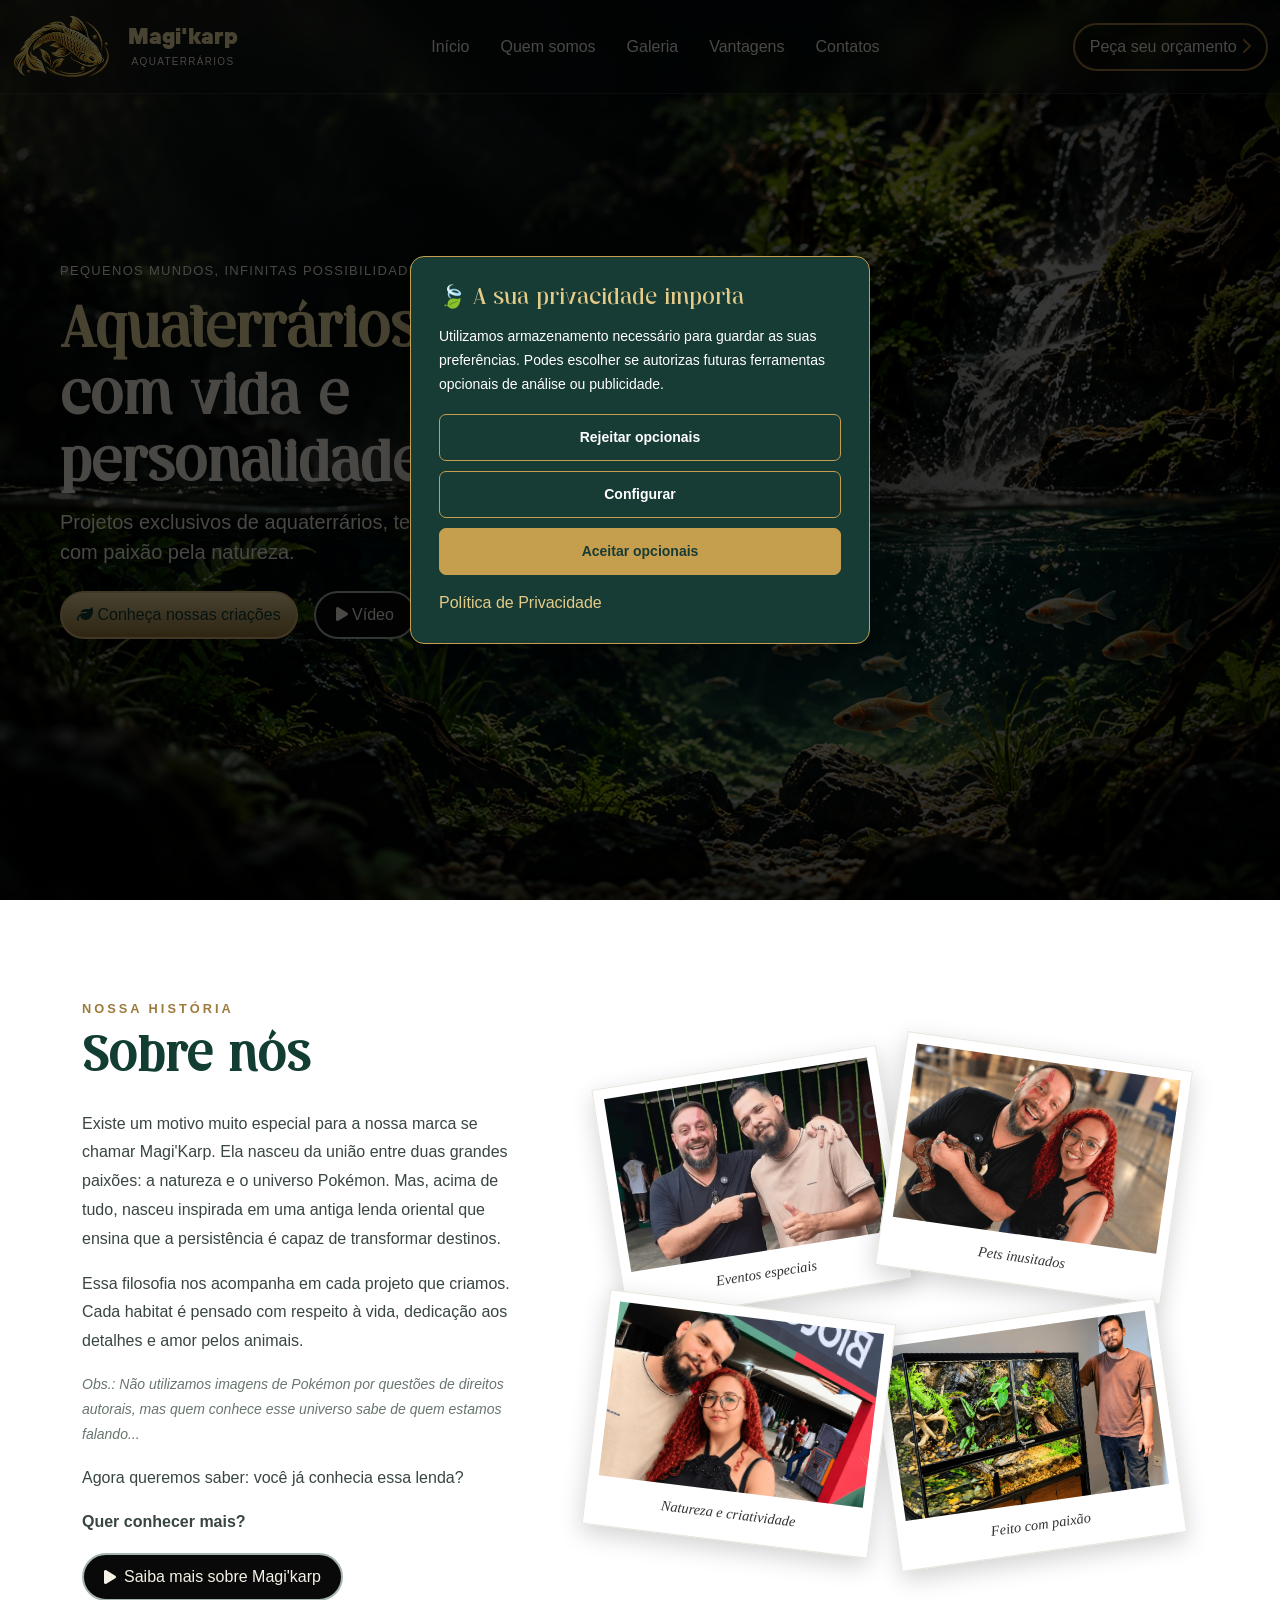
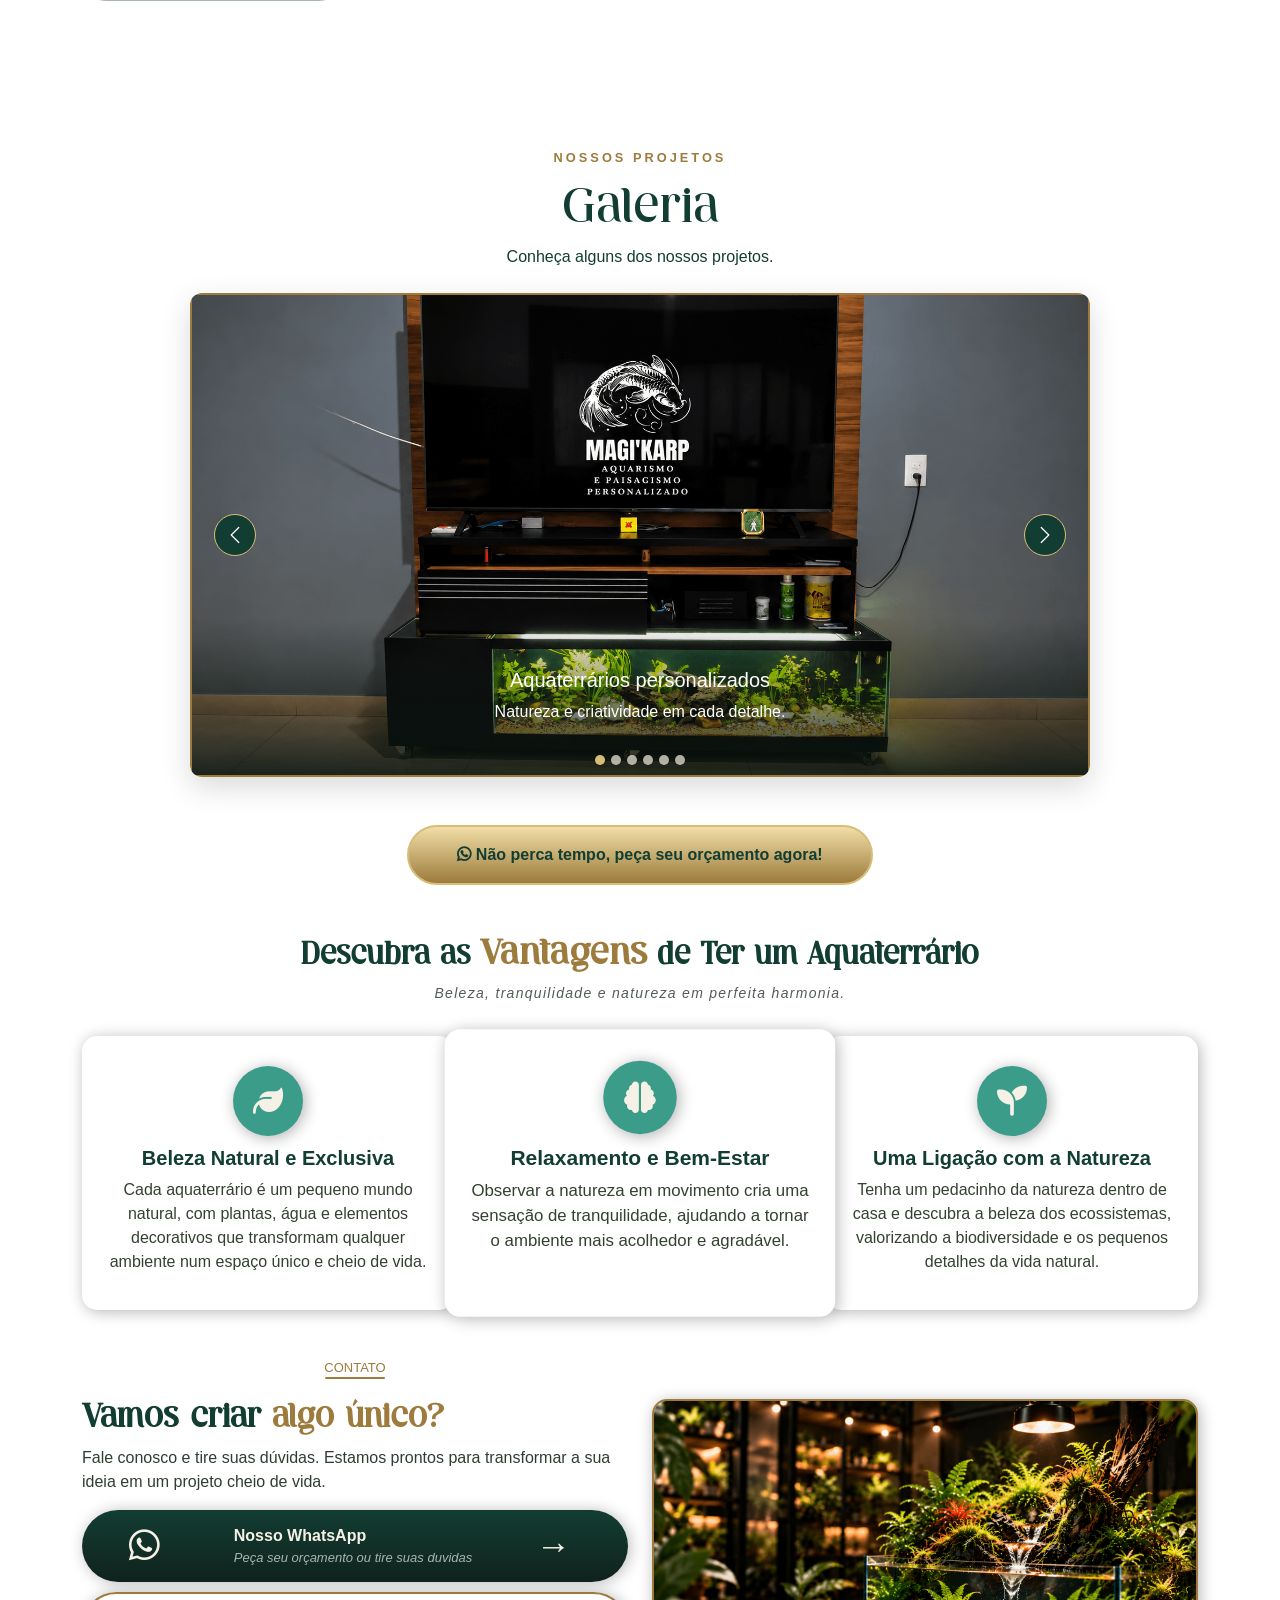
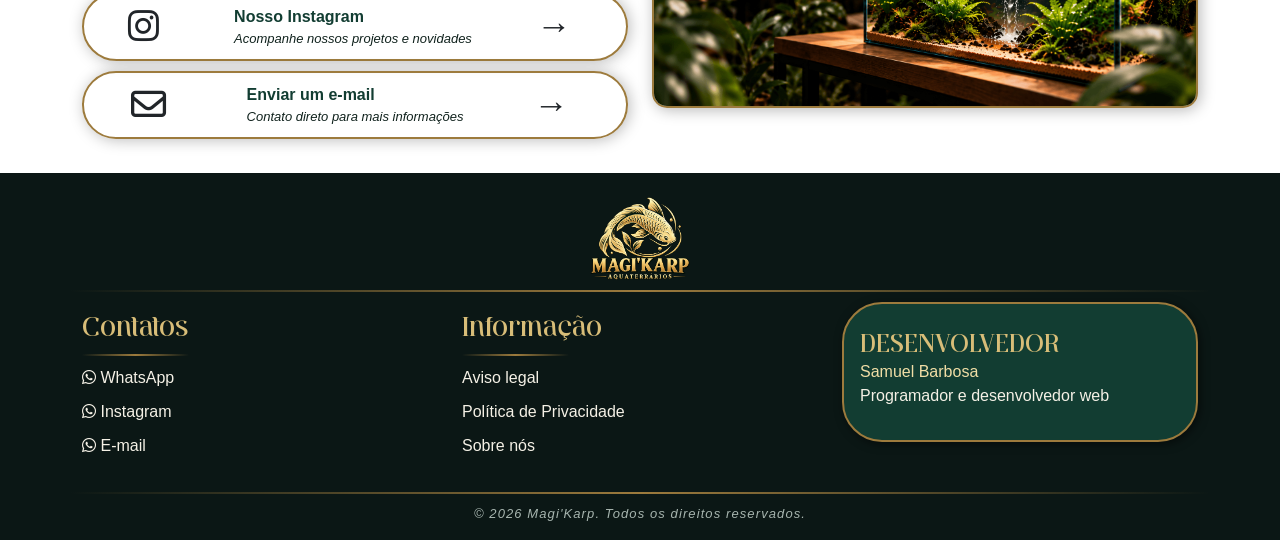
==== commit cf35b0ff: "Update index.html" ====
--- a/index.html
+++ b/index.html
@@ -196,7 +196,7 @@
                   <button class="navbar-toggler" type="button" data-bs-toggle="collapse" data-bs-target="#navbarSupportedContent" aria-controls="navbarSupportedContent" aria-expanded="false" aria-label="Toggle navigation">
                         <span class="navbar-toggler-icon"></span>
                   </button>
-                  <div class="collapse navbar-collapse" id="navbarSupportedContent">
+                  <div class="collapse navbar-collapse text-center" id="navbarSupportedContent">
                         <ul class="navbar-nav mx-auto mb-2 mb-lg-0">
                               <li class="nav-item">
                               <a class="nav-link active" aria-current="page" href="#inicio">Início</a>
@@ -216,7 +216,7 @@
                                                       
                         </ul>
                         <div class="acoes-header">
-                              <li class="nav-item btn boton-header">
+                              <li class="nav-item btn boton-header mx-auto">
                               <a class="nav-link active" 
                                     aria-current="page" 
                                     href="https://wa.me/5561992721948?text=Olá!%20Gostaria%20de%20solicitar%20um%20orçamento%20para%20um%20aquaterrário%20personalizado."
@@ -227,26 +227,6 @@
                               </a>
                               </li>
 
-                              <li class="nav-item">
-                              <a class="nav-link active iconos" 
-                                    aria-current="page" 
-                                    href="https://wa.me/5561992721948?text=Olá!%20Gostaria%20de%20solicitar%20um%20orçamento%20para%20um%20aquaterrário%20personalizado."
-                                    target="_blank"
-                                    rel="noopener noreferrer">
-                                    <i class="fa-brands fa-whatsapp"></i>
-                              </a>
-                              
-                              </li>
-
-                              <li class="nav-item">
-                              <a class="nav-link active  iconos"
-                                    aria-current="page" 
-                                    href="https://www.instagram.com/aquaterrarios_magikarp/"
-                                    target="_blank"
-                                    rel="noopener noreferrer">
-                                    <i class="fa-brands fa-instagram"></i>
-                              </a>
-                              </li>
                         </div>
                   </div>
                   </div>
@@ -555,13 +535,13 @@
               </div>
 
               <!-- buton -->
-              <div class="text-center mt-5">
+              <div class="text-center mt-5 ">
                   <a href="https://wa.me/5561992721948?text=Olá!%20Gostaria%20de%20solicitar%20um%20orçamento%20para%20um%20aquaterrário%20personalizado."
                      target="_blank"
                      rel="noopener noreferrer"
-                     class="btn btn-secundario ">
-
-                      <i class="fa-brands fa-whatsapp"></i>
+                     class="btn btn-principal py-3 px-5 fw-bold">
+
+                      <i class="fa-brands fa-whatsapp fw-bold"></i>
                       Não perca tempo, peça seu orçamento agora!
                   </a>
               </div>
@@ -725,28 +705,14 @@
                         </div>
 
                         <div class="col-12 col-md-4 col-lg-4 f-dev text-center text-lg-start text-md-start dev">
-                              <div class="card text-center text-lg-start text-md-start px-3 py-3">
-                                    <span class="text-uppercase">Desenvolvedor</span>
-                                    <h5>Samuel Barbosa</h5>
+                              <a href="https://samuelldejesus.github.io/CV-Portafolio/" class="card text-center text-lg-start text-md-start px-3 py-3">
+                                    <h5 class="text-uppercase">Desenvolvedor</h5>
+                                    <span>Samuel Barbosa</span>
                                     <p>Programador e desenvolvedor web
                                     </p>
                                     <div class="ico-dev d-flex justify-content-around">
-                                          <a href="https://www.instagram.com/samuell_dev/" 
-                                             target="_blank"
-                                             rel="noopener noreferrer"
-                                             class="link verde">
-                                                <i class="fa-brands fa-instagram"></i>
-                                                <span>Instagram</span>
-                                          </a>
-                                          <a href="https://samuelldejesus.github.io/CV-Portafolio/" 
-                                             target="_blank"
-                                             rel="noopener noreferrer"
-                                             class="link verde">
-                                                <i class="fa-solid fa-images"></i>
-                                                <span>Projetos</span>
-                                          </a>
                                     </div>
-                              </div>
+                              </a>
                         </div>
                   </div>
 
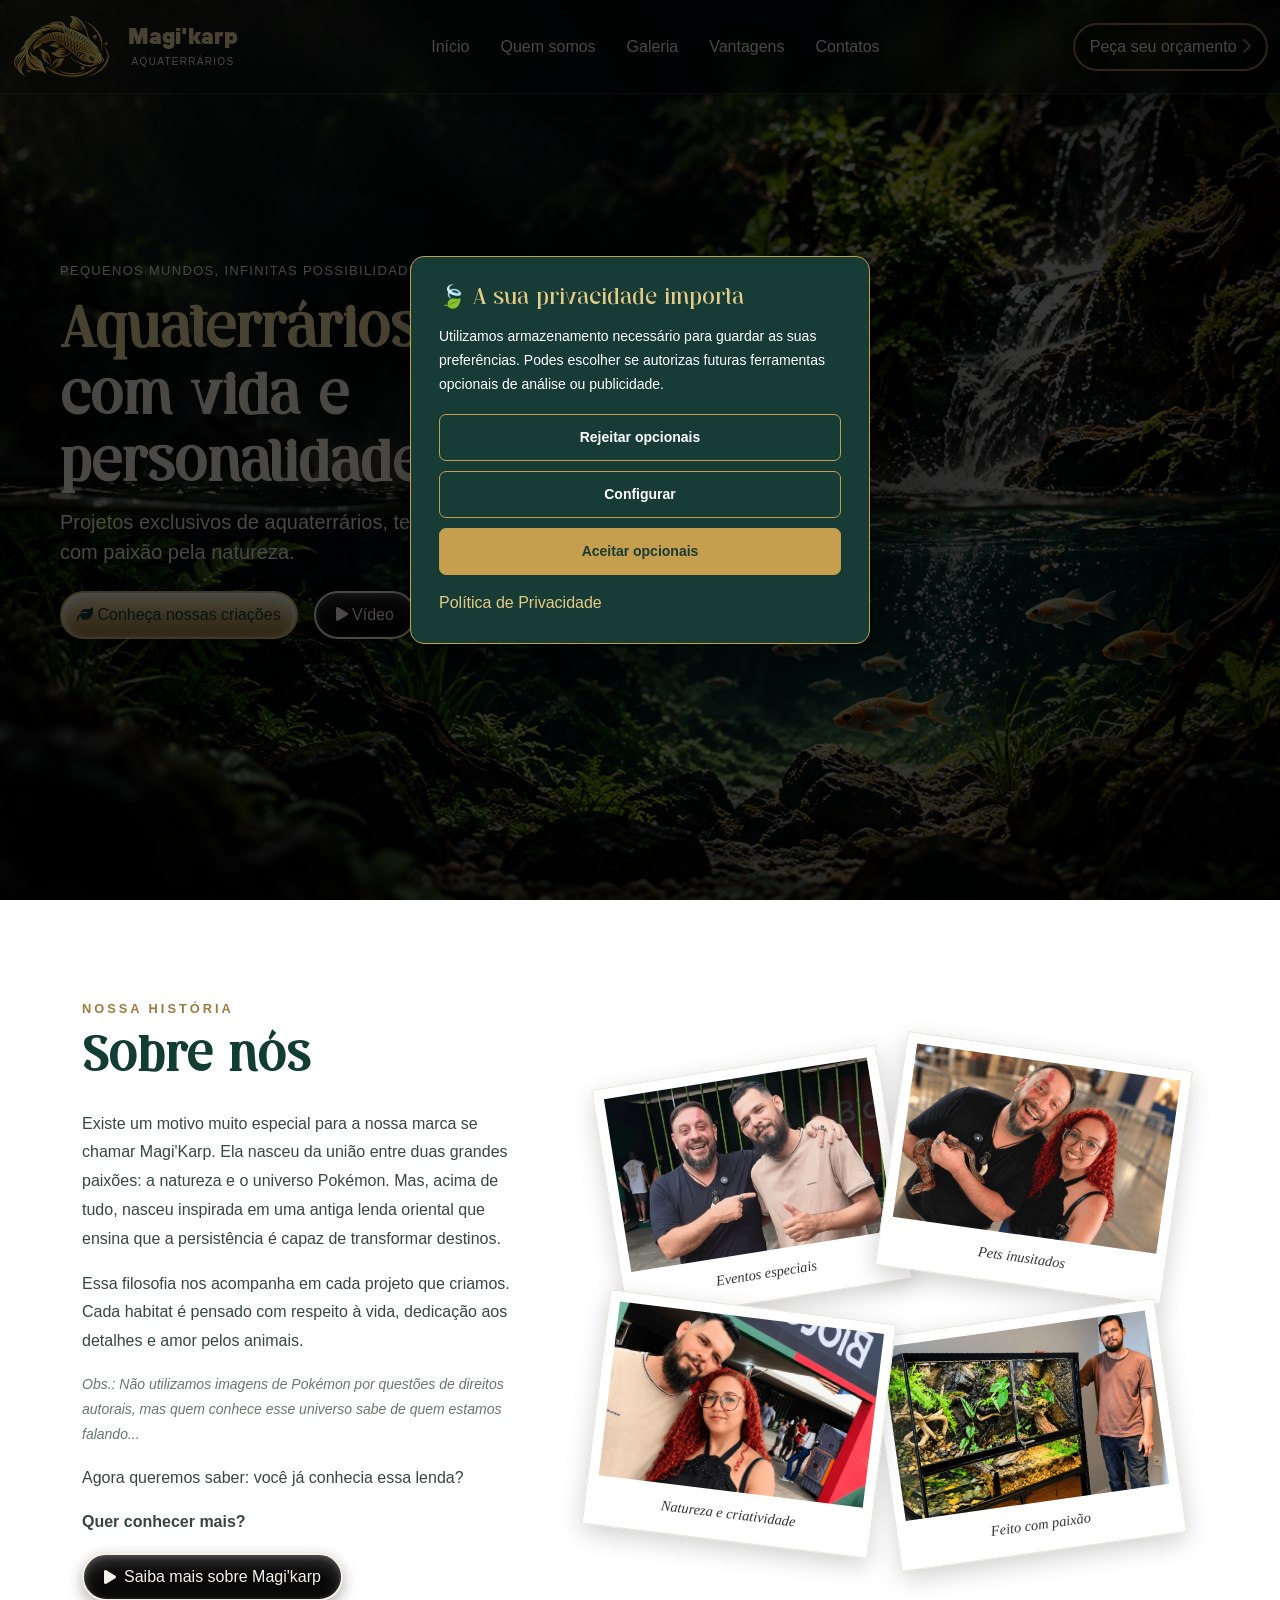
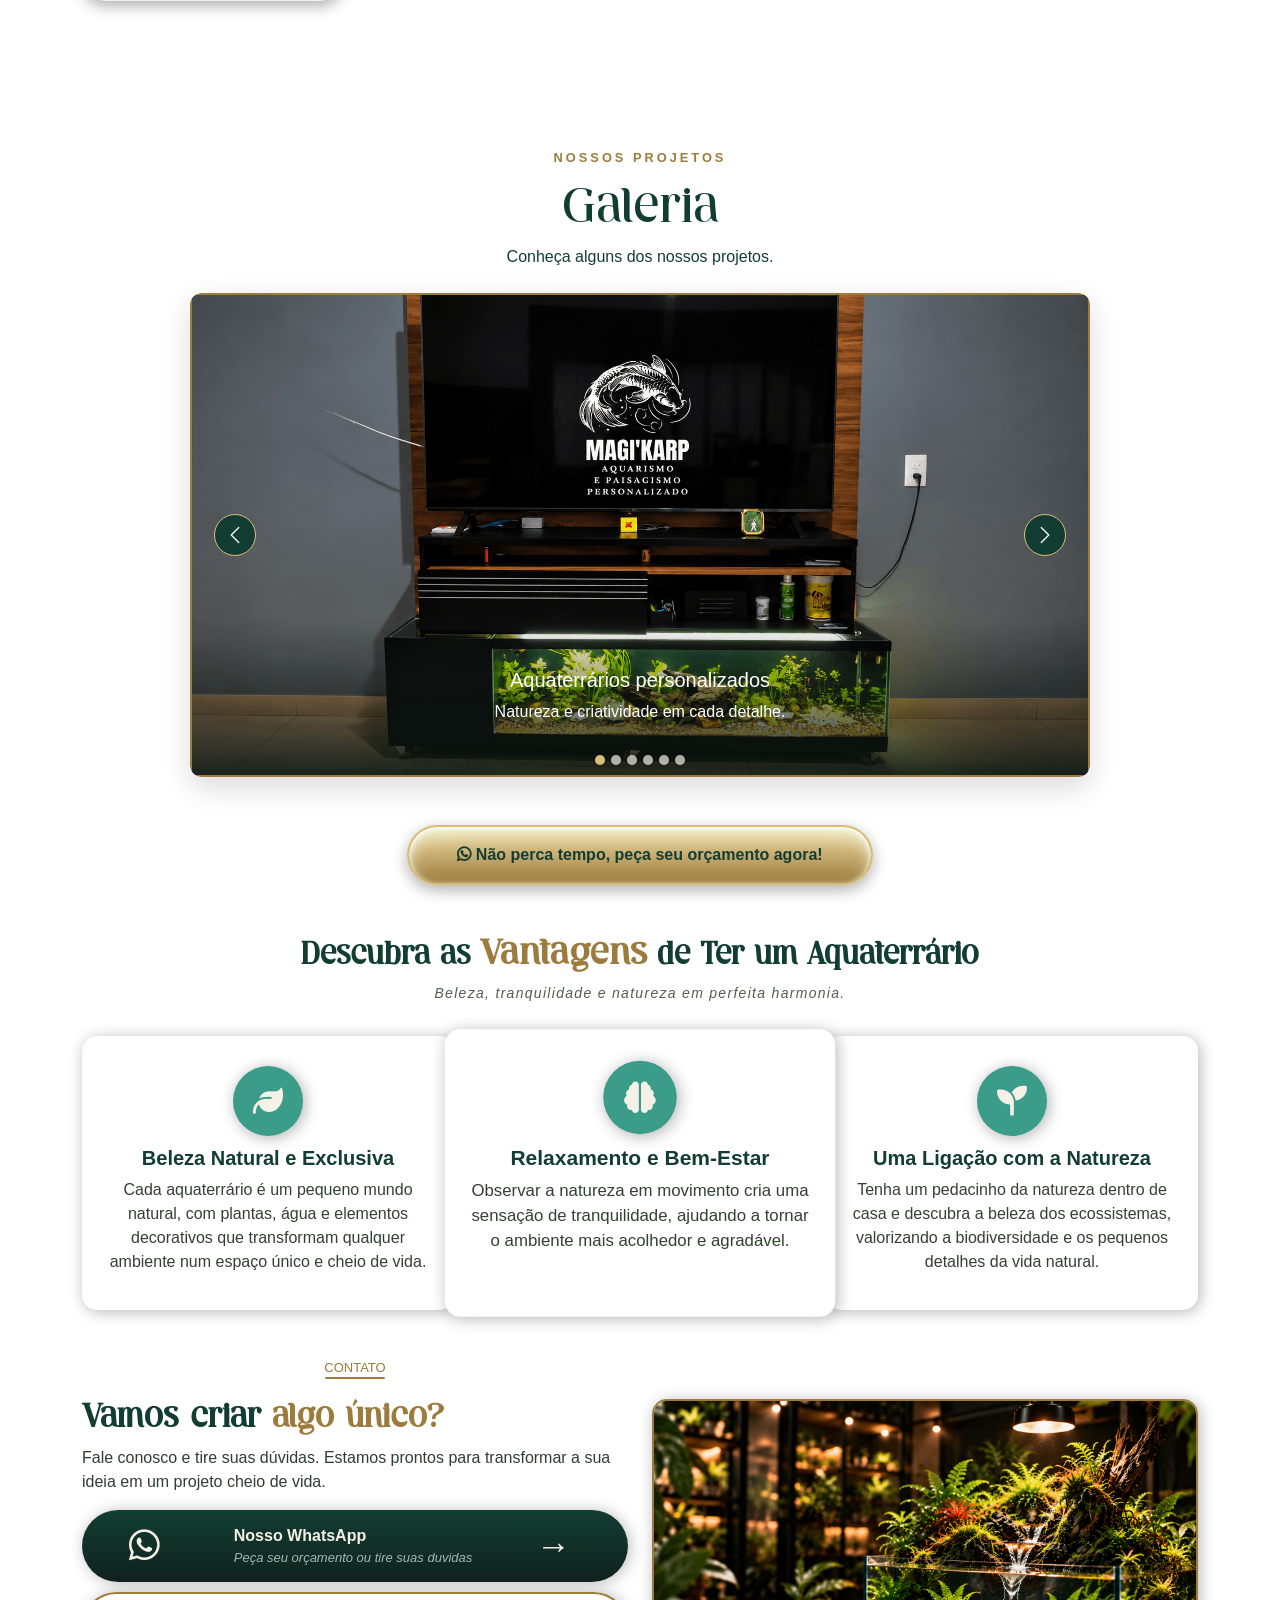
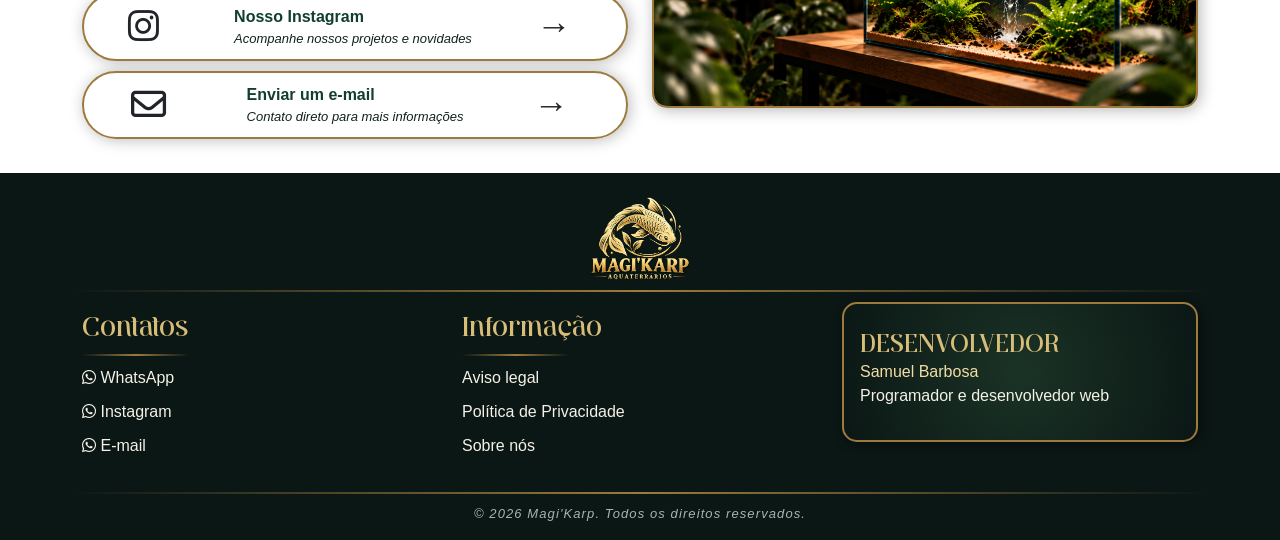
==== commit a6392ef8: "Update index.html" ====
--- a/index.html
+++ b/index.html
@@ -27,7 +27,8 @@
 
     <!-- URL canónica: sustituir por el dominio real -->
       <link rel="canonical"
-          href="https://www.TU-DOMINIO.com/">
+          href="https://samuelldejesus.github.io/MagiKarp-card.sb/
+">
 
     <!-- Favicon e iconos -->
       <link rel="icon" type="image/png"
@@ -51,10 +52,10 @@
           content="Explore criações aquáticas únicas e descubra um mundo de natureza, beleza e criatividade.">
 
       <meta property="og:url"
-          content="https://www.TU-DOMINIO.com/">
+          content="https://samuelldejesus.github.io/MagiKarp-card.sb/">
 
       <meta property="og:image"
-          content="https://www.TU-DOMINIO.com/img/compartilhar.jpg">
+          content="https://samuelldejesus.github.io/MagiKarp-card.sb/img/compartilhar.png">
 
       <meta property="og:image:alt"
           content="Logotipo dourado de Aquaterrários Magikarp">
@@ -73,7 +74,7 @@
           content="Pequenos mundos, natureza viva. Descubra nossas criações aquáticas.">
 
       <meta name="twitter:image"
-          content="https://www.TU-DOMINIO.com/img/compartilhar.jpg">
+          content="https://samuelldejesus.github.io/MagiKarp-card.sb/img/compartilhar.png">
 
       <meta name="twitter:image:alt"
           content="Logotipo Aquaterrários Magikarp">
--- a/style.css
+++ b/style.css
@@ -146,6 +146,7 @@
     font-family: "Ventura Free";
 }
 
+
 .verde {
     color: var(--verde-bosque);
 }
@@ -156,6 +157,15 @@
 
 .texto {
     color: #2f3e33;
+}
+
+section {
+    width: 100%;
+    max-width: 100%;
+    display: flex;
+    flex-direction: column;
+    align-items: center;
+    justify-content: center;
 }
 
 
@@ -362,6 +372,10 @@
     padding: 10px 15px;
     color: var(--verde-bosque);
     border: 2px solid var(--dorado);
+
+    box-shadow: inset 0px 2px 5px white,
+                inset 0px 8px 15px rgb(236, 240, 209),
+                0px 5px 15px rgba(0, 0, 0, 0.32);
 }
 
 .btn-principal:hover {
@@ -375,7 +389,10 @@
     color: var(--texto-principal);
     background: rgb(9, 9, 9);
     padding: 10px 20px;
-    border: 2px solid var(--texto-secundario);
+    border: 2px solid var(--texto-principal);
+    box-shadow: inset 0px 2px 5px rgb(82, 81, 81),
+                inset 0px 8px 15px rgb(54, 54, 54),
+                0px 5px 15px rgba(0, 0, 0, 0.32);
 }
 
 .video-btn:hover {
@@ -384,6 +401,14 @@
     border-color: var(--texto-secundario);
 }
 
+
+.btn {
+    transition: all 0.2s ease;
+}
+
+.btn:active {
+    transform: scale(0.95) ;
+}
 
 /* =========================================================
    5. SOBRE NÓS E GALERIA DE FOTOGRAFIAS
@@ -781,6 +806,7 @@
     display: flex;
     flex-direction: column;
     gap: 10px;
+
 }
 
 .copy {
@@ -791,10 +817,13 @@
 }
 
 .dev .card{
-    background-color: var(--verde-bosque);
+    background: radial-gradient( 
+        circle,
+         rgba(86, 155, 100, 0.196)6%,
+          transparent)100% ;
     border: 2px solid var(--dorado-oscuro);
     box-shadow: 2px 2px 10px rgba(0, 0, 0, 0.534);
-    border-radius: 40px;
+    border-radius: 15px;
 }
 
 .dev a{
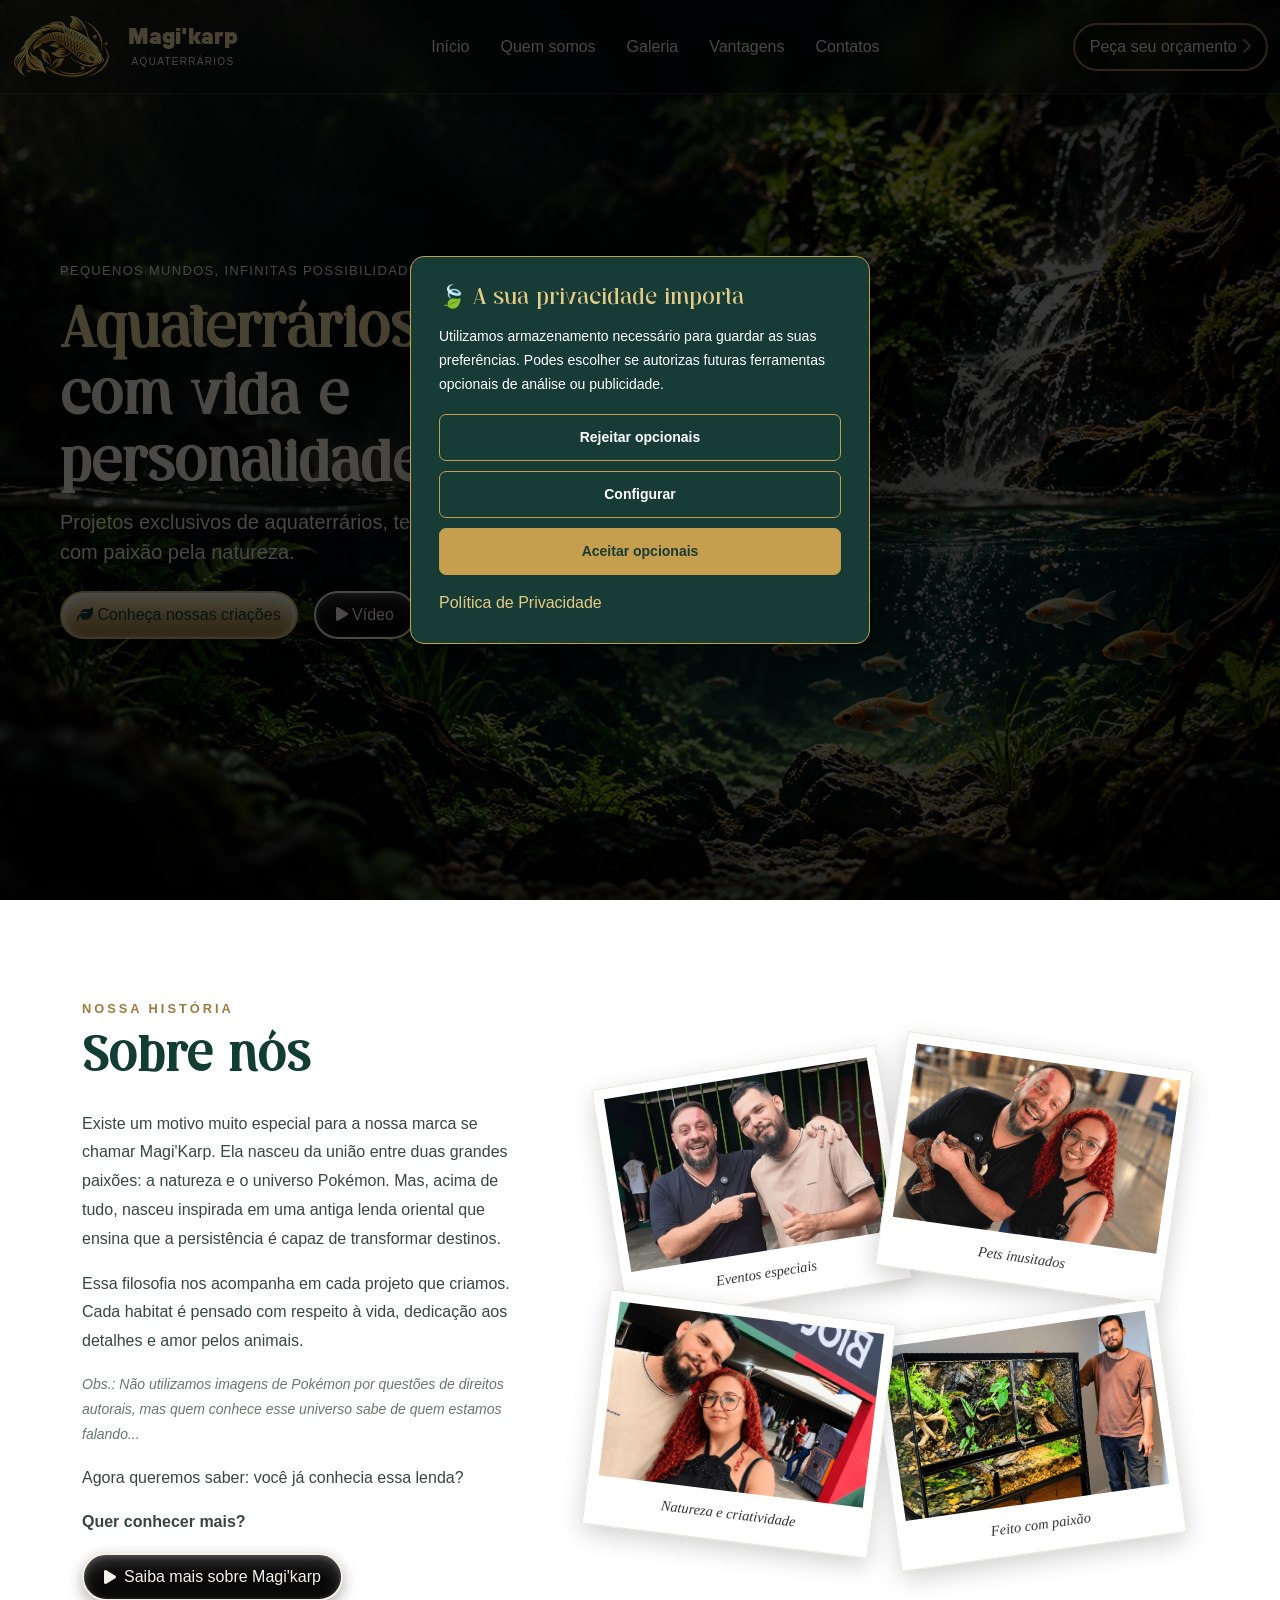
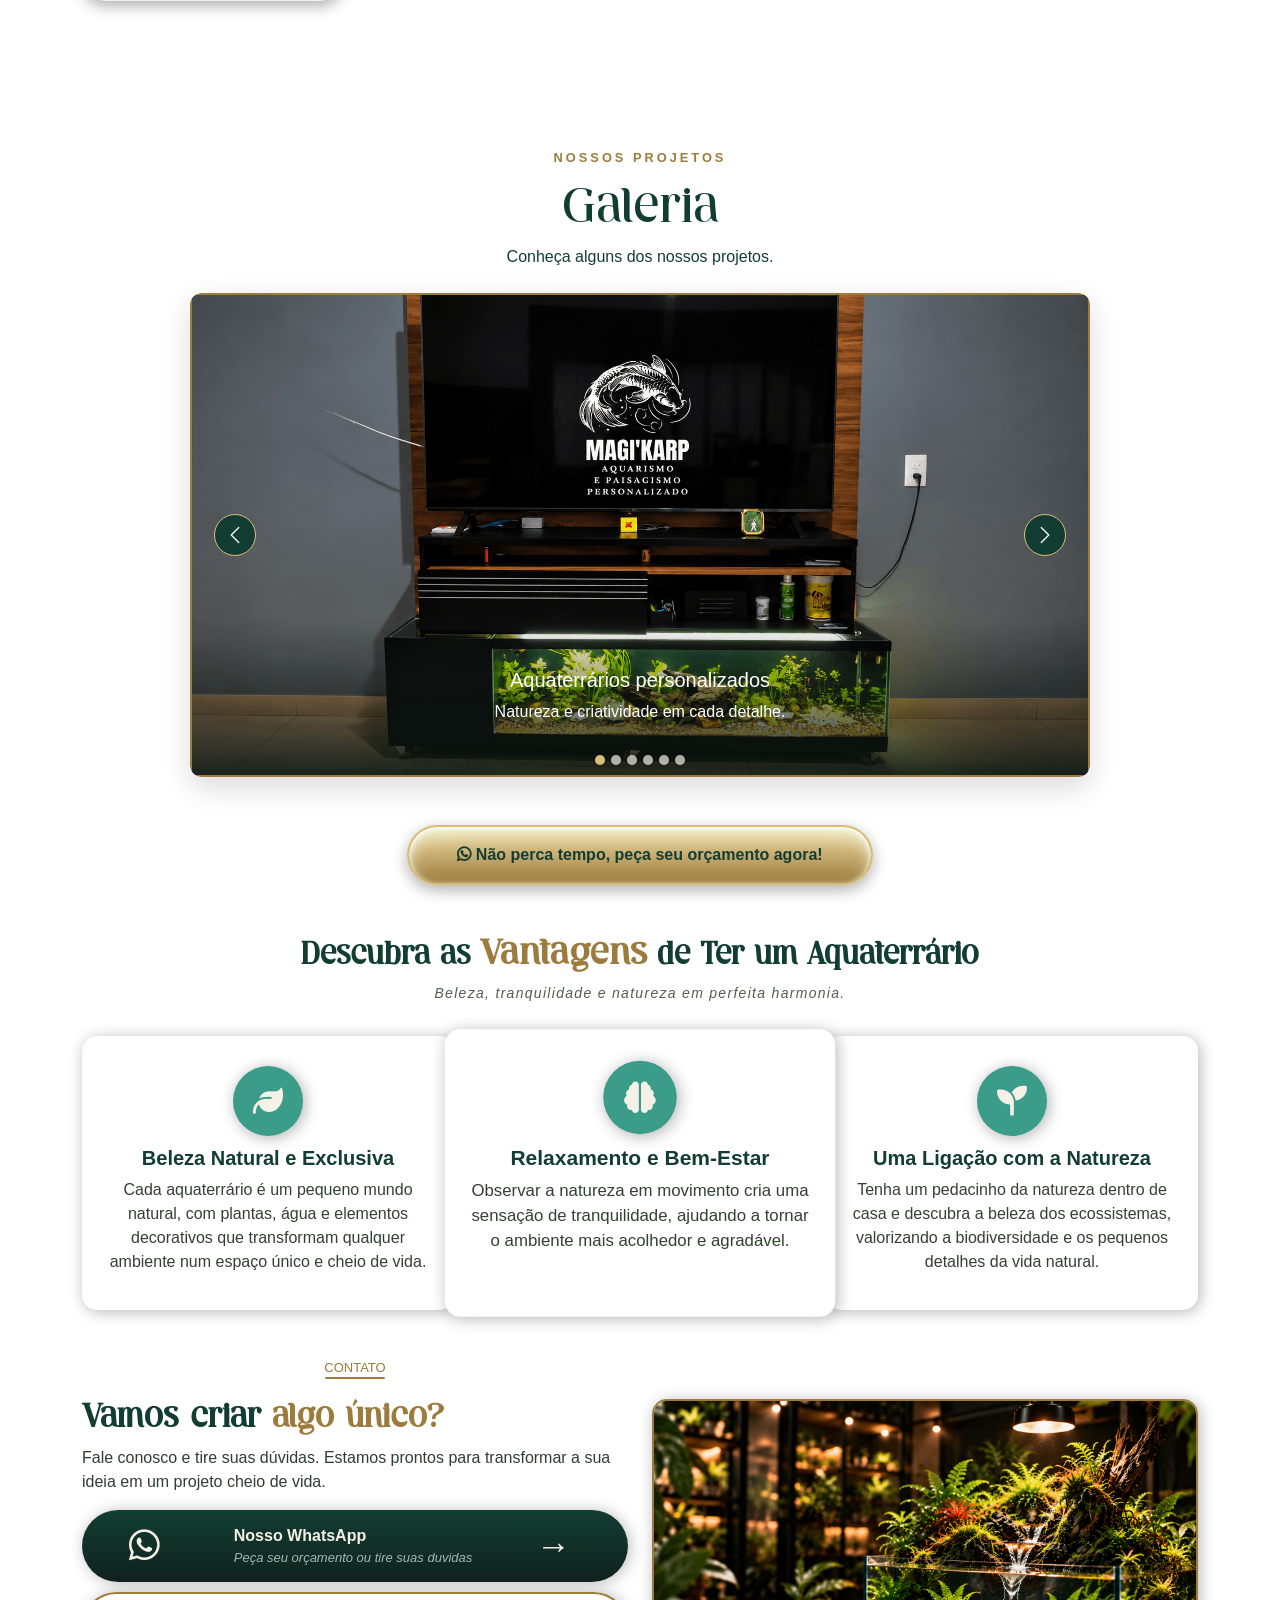
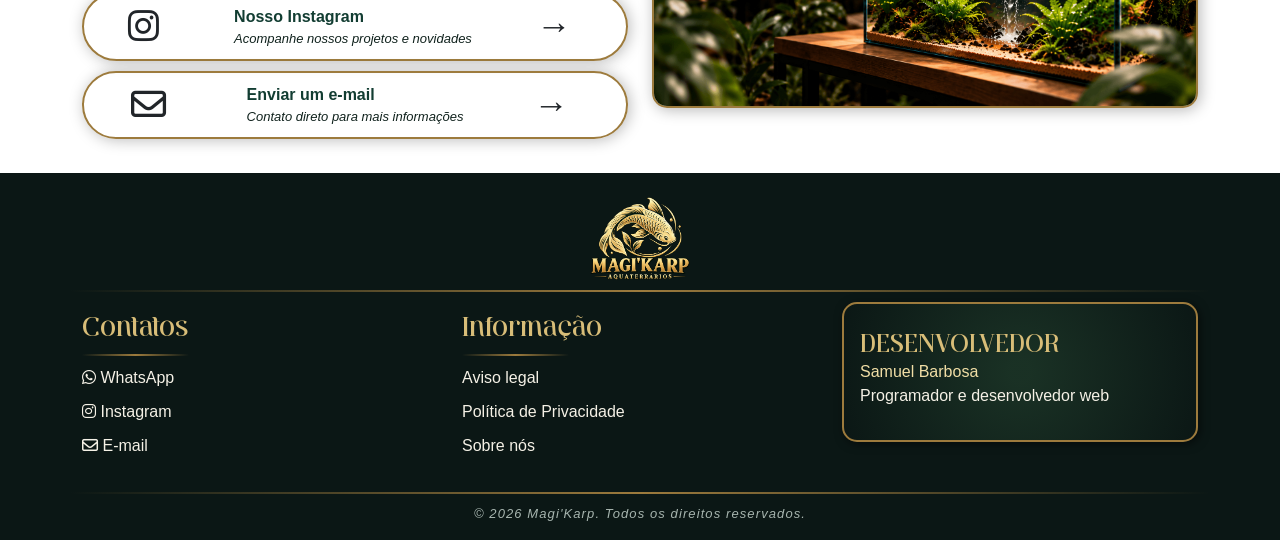
==== commit 7bac31dc: "Update index.html" ====
--- a/index.html
+++ b/index.html
@@ -635,7 +635,7 @@
                                           </div>
                                           <span class="flecha">→</span>
                                     </a>
-                                    <a href="#" 
+                                    <a href="mailto:trabalhoeconfortooficial@gmail" type="email"  
                                           class="btn btn-secundario d-flex justify-content-around align-items-center"
                                           target="_blank"
                                           rel="noopener noreferrer">
@@ -684,15 +684,15 @@
                                  target="_blank"
                                  rel="noopener noreferrer"
                                  class="link">
-                                    <i class="fa-brands fa-whatsapp"></i>
+                                    <i class="fa-brands fa-instagram"></i>
                                     <span>Instagram</span>
                               </a>
 
-                              <a href="#" 
+                              <a href="mailto:trabalhoeconfortooficial@gmail" type="email" 
                                  target="_blank"
                                  rel="noopener noreferrer"
                                  class="link">
-                                    <i class="fa-brands fa-whatsapp"></i>
+                                    <i class="fa-regular fa-envelope"></i>
                                     <span>E-mail</span>
                               </a>
                         </div>
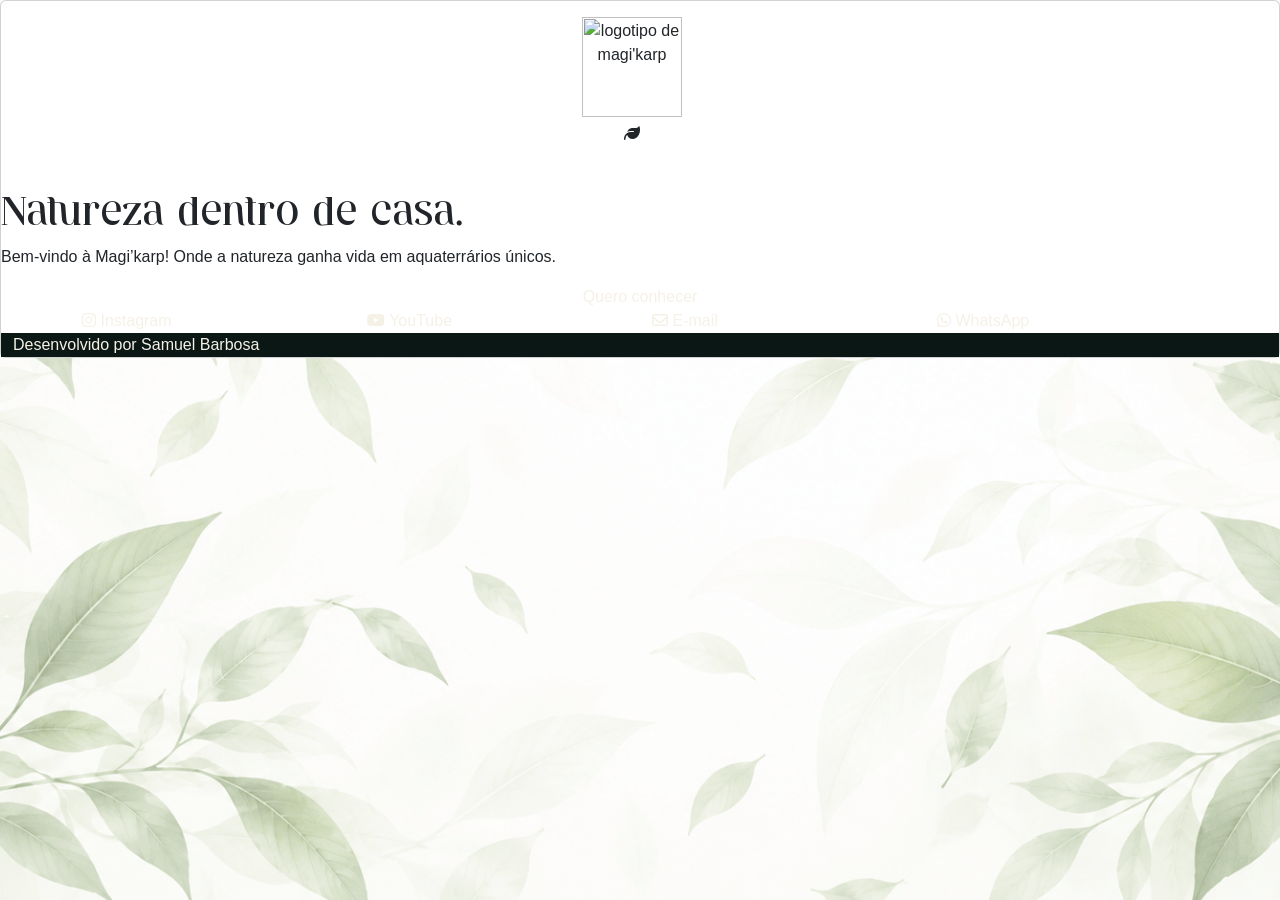
==== commit 08e4f24b: "Update index.html" ====
--- a/index.html
+++ b/index.html
@@ -1,730 +1,329 @@
-
-<!DOCTYPE html>
-<html lang="pt-BR"> 
-<head>
-    <!-- Codificación y compatibilidad -->
-      <meta charset="UTF-8">
-      <meta http-equiv="X-UA-Compatible" content="IE=edge">
-
-    <!-- Responsive para móviles -->
-      <meta name="viewport" content="width=device-width, initial-scale=1.0">
-
-    <!-- SEO básico -->
-      <title>Aquaterrários Magi'karp | Mundos Aquáticos</title>
-
-      <meta name="description"
-          content="Descubra o universo dos aquaterrários Magikarp. Pequenos mundos aquáticos, natureza e criatividade em cada criação.">
-
-      <meta name="keywords"
-          content="aquaterrários, aquários, terrários, aquascaping, plantas aquáticas, Magikarp">
-
-      <meta name="author" content="Aquaterrários Magikarp">
-
-      <meta name="robots" content="index, follow">
-
-      <meta name="theme-color" content="#080D10">
-      <meta name="color-scheme" content="dark light">
-
-    <!-- URL canónica: sustituir por el dominio real -->
-      <link rel="canonical"
-          href="https://samuelldejesus.github.io/MagiKarp-card.sb/
-">
-
-    <!-- Favicon e iconos -->
-      <link rel="icon" type="image/png"
-          href="img/favicon.png">
-
-      <link rel="apple-touch-icon"
-          href="img/apple-touch-icon.png">
-
-    <!-- Open Graph: WhatsApp, Facebook, LinkedIn y otras redes -->
-      <meta property="og:type" content="website">
-
-      <meta property="og:locale" content="pt_BR">
-
-      <meta property="og:site_name"
-          content="Aquaterrários Magi'karp">
-
-      <meta property="og:title"
-          content="Aquaterrários Magi'karp | Pequenos mundos, natureza viva">
-
-      <meta property="og:description"
-          content="Explore criações aquáticas únicas e descubra um mundo de natureza, beleza e criatividade.">
-
-      <meta property="og:url"
-          content="https://samuelldejesus.github.io/MagiKarp-card.sb/">
-
-      <meta property="og:image"
-          content="https://samuelldejesus.github.io/MagiKarp-card.sb/img/compartilhar.png">
-
-      <meta property="og:image:alt"
-          content="Logotipo dourado de Aquaterrários Magikarp">
-
-      <meta property="og:image:width" content="1200">
-      <meta property="og:image:height" content="630">
-
-    <!-- X / Twitter Cards -->
-      <meta name="twitter:card"
-          content="summary_large_image">
-
-      <meta name="twitter:title"
-          content="Aquaterrários Magikarp">
-
-      <meta name="twitter:description"
-          content="Pequenos mundos, natureza viva. Descubra nossas criações aquáticas.">
-
-      <meta name="twitter:image"
-          content="https://samuelldejesus.github.io/MagiKarp-card.sb/img/compartilhar.png">
-
-      <meta name="twitter:image:alt"
-          content="Logotipo Aquaterrários Magikarp">
-
-    <!-- Color de la marca para navegadores -->
-      <meta name="msapplication-TileColor"
-          content="#123D32">
-
-    <!-- Font Awesome: iconos  y boostrap -->
-      <link rel="stylesheet" href="https://cdnjs.cloudflare.com/ajax/libs/font-awesome/6.7.2/css/all.min.css">
-
-      <link
-      href="https://cdn.jsdelivr.net/npm/bootstrap@5.3.8/dist/css/bootstrap.min.css"
-      rel="stylesheet"
-      >
-
-
-    <!-- Tu CSS -->
-      <link rel="stylesheet" href="style.css">
-      <link rel="stylesheet" href="stylessheet.css">
+<html lang="pt-BR">
+<head> 
+
+    <!-- =========================================
+         CONFIGURACIÓN BÁSICA
+    ========================================== -->
+
+    <meta charset="UTF-8">
+    <meta 
+        name="viewport" 
+        content="width=device-width, initial-scale=1.0">
+
+    <title>Magi'Karp | Aquaterrários</title>
+    <meta
+        name="description"
+        content="Projetos exclusivos de aquaterrários, terrários e biótopos naturais, feitos com paixão."
+    >
+    <meta
+        name="author"
+        content="Magi'Karp"
+    >
+    <meta
+        name="robots"
+        content="index, follow"
+    >
+    <meta
+        name="language"
+        content="pt-BR"
+    >
+    <!-- =========================================
+         URL CANÓNICA
+    ========================================== -->
+
+    <link
+        rel="canonical"
+        href="https://samuelldejesus.github.io/MagiKarp-card.sb/"
+    >
+
+
+    <!-- =========================================
+         COLOR DEL NAVEGADOR / MÓVIL
+    ========================================== -->
+
+    <meta
+        name="theme-color"
+        content="#0d0d0d"
+    >
+
+    <meta
+        name="color-scheme"
+        content="dark light"
+    >
+
+
+    <!-- =========================================
+         FAVICON
+    ========================================== -->
+
+    <link
+        rel="icon"
+        type="image/png"
+        href="img/favicon.png"
+    >
+
+    <link
+        rel="apple-touch-icon"
+        href="img/apple-touch-icon.png"
+    >
+
+
+    <!-- =========================================
+         OPEN GRAPH
+         Para WhatsApp, Facebook, LinkedIn, etc.
+    ========================================== -->
+
+    <meta
+        property="og:type"
+        content="website"
+    >
+
+    <meta
+        property="og:title"
+        content="Magi'Karp | Aquaterrários"
+    >
+
+    <meta
+        property="og:description"
+        content="Aquaterrários con vida e personalidade"
+    >
+
+    <meta
+        property="og:url"
+        content="https://samuelldejesus.github.io/MagiKarp-card.sb/"
+    >
+
+    <meta
+        property="og:image"
+        content="https://samuelldejesus.github.io/MagiKarp-card.sb/img/preview.jpg"
+    >
+
+    <meta
+        property="og:image:alt"
+        content="Magi'Karp - Aquaterrários"
+    >
+
+    <meta
+        property="og:locale"
+        content="pt-BR"
+    >
+
+    <meta
+        property="og:site_name"
+        content="Magi'Karp | Aquaterrários"
+    >
+
+
+    <!-- =========================================
+         TWITTER / X
+    ========================================== -->
+
+    <meta
+        name="twitter:card"
+        content="summary_large_image"
+    >
+
+    <meta
+        name="twitter:title"
+        content="Magi'Karp | Aquaterrários"
+    >
+
+    <meta
+        name="twitter:description"
+        content="Aquaterrários com vida e personalidade."
+    >
+
+    <meta
+        name="twitter:image"
+        content="https://samuelldejesus.github.io/MagiKarp-card.sb/img/preview.jpg"
+    >
+
+    <meta
+        name="twitter:image:alt"
+        content="Magi'Karp | Aquaterrários"
+    >
+
+
+    <!-- =========================================
+         FUENTES
+    ========================================== -->
+
+    <link
+        rel="preconnect"
+        href="https://fonts.googleapis.com"
+    >
+
+    <link
+        rel="preconnect"
+        href="https://fonts.gstatic.com"
+        crossorigin
+    >
+
+    <link
+        href="https://fonts.googleapis.com/css2?family=Montserrat:wght@300;400;500;600;700&display=swap"
+        rel="stylesheet"
+    >
+
+
+    <!-- =========================================
+         ICONOS
+    ========================================== -->
+
+    <link
+        rel="stylesheet"
+        href="https://cdnjs.cloudflare.com/ajax/libs/font-awesome/6.7.2/css/all.min.css"
+    >
+
+
+    <!-- =========================================
+         CSS
+    ========================================== -->
+
+    <link href="https://cdn.jsdelivr.net/npm/bootstrap@5.0.2/dist/css/bootstrap.min.css" rel="stylesheet" integrity="sha384-EVSTQN3/azprG1Anm3QDgpJLIm9Nao0Yz1ztcQTwFspd3yD65VohhpuuCOmLASjC" crossorigin="anonymous">
+
+    <link
+        rel="stylesheet"
+        href="style.css"
+    >
+    <link rel="stylesheet" href="stylessheet.css">
 
 </head>
-
-      <!-- Banner de cookies -->
-      <div id="cookie-banner" class="cookie-banner" role="dialog"
-           aria-label="Preferências de cookies" aria-describedby="cookie-description"
-           hidden>
-          <div class="cookie-content">
-              <h2>🍃 A sua privacidade importa</h2>
-
-              <p id="cookie-description">
-                  Utilizamos armazenamento necessário para guardar as suas
-                  preferências. Podes escolher se autorizas futuras ferramentas
-                  opcionais de análise ou publicidade.
-              </p>
-
-              <div class="cookie-actions">
-                  <button type="button" id="cookie-reject" class="cookie-btn cookie-secondary">
-                      Rejeitar opcionais
-                  </button>
-
-                  <button type="button" id="cookie-settings" class="cookie-btn cookie-secondary">
-                      Configurar
-                  </button>
-
-                  <button type="button" id="cookie-accept" class="cookie-btn cookie-primary">
-                      Aceitar opcionais
-                  </button>
-              </div>
-
-              <a href="pages/politica-privacidade.html">Política de Privacidade</a>
-          </div>
-      </div>
-
-      <!-- Preferências de cookies -->
-      <div id="cookie-modal" class="cookie-modal" role="dialog"
-           aria-modal="true" aria-labelledby="cookie-modal-title" hidden>
-          <div class="cookie-modal-content">
-              <h2 id="cookie-modal-title">Preferências de cookies</h2>
-
-              <p>
-                  Escolhe quais as categorias opcionais que autorizas.
-                  As opções abaixo não ativam ferramentas por si só.
-              </p>
-
-              <label class="cookie-option">
-                  <span>
-                      <strong>Necessários</strong><br>
-                      <small>Guardar a tua escolha de privacidade.</small>
-                  </span>
-                  <input type="checkbox" checked disabled>
-              </label>
-
-              <label class="cookie-option">
-                  <span>
-                      <strong>Análise</strong><br>
-                      <small>Medir visitas, se for adicionada uma ferramenta.</small>
-                  </span>
-                  <input type="checkbox" id="cookie-analytics">
-              </label>
-
-              <label class="cookie-option">
-                  <span>
-                      <strong>Publicidade</strong><br>
-                      <small>Ferramentas de publicidade, se forem adicionadas.</small>
-                  </span>
-                  <input type="checkbox" id="cookie-marketing">
-              </label>
-
-              <div class="cookie-actions">
-                  <button type="button" id="cookie-save" class="cookie-btn cookie-primary">
-                      Guardar preferências
-                  </button>
-                  <button type="button" id="cookie-close" class="cookie-btn cookie-secondary">
-                      Cancelar
-                  </button>
-              </div>
-          </div>
-      </div>
-
-
-<!-- ======================================================0 -->
- <!--                  CONTEUDO                              -->
- <!-- =====================================================0 -->
-<body class="w-100">
-
-      <header id="header">
-            <nav class="navbar navbar-expand-lg mg-0 pd-0">
-                  <div class="container-fluid">
-                        <a class="navbar-brand" href="#inicio">
-                              <img src="img/logo.png" alt="logotipo Magi'karp" class="img-fluid">
-                        </a>
-
-                  <div class="marca text-center text-lg-start">
-                        <h3 class="mb-0 ">Magi'karp</h3>
-                        <p class="mt-0 ">Aquaterrários</p>
-                  </div>
-
-
-                  <button class="navbar-toggler" type="button" data-bs-toggle="collapse" data-bs-target="#navbarSupportedContent" aria-controls="navbarSupportedContent" aria-expanded="false" aria-label="Toggle navigation">
-                        <span class="navbar-toggler-icon"></span>
-                  </button>
-                  <div class="collapse navbar-collapse text-center" id="navbarSupportedContent">
-                        <ul class="navbar-nav mx-auto mb-2 mb-lg-0">
-                              <li class="nav-item">
-                              <a class="nav-link active" aria-current="page" href="#inicio">Início</a>
-                              </li>
-                              <li class="nav-item">
-                              <a class="nav-link" href="#quem-somos">Quem somos</a>
-                              </li>
-                              <li class="nav-item">
-                              <a class="nav-link" href="#galeria">Galeria</a>
-                              </li>
-                              <li class="nav-item">
-                              <a class="nav-link" href="#experiencia">Vantagens</a>
-                              </li>
-                              <li class="nav-item">
-                              <a class="nav-link" href="#contato">Contatos</a>
-                              </li>
-                                                      
-                        </ul>
-                        <div class="acoes-header">
-                              <li class="nav-item btn boton-header mx-auto">
-                              <a class="nav-link active" 
-                                    aria-current="page" 
-                                    href="https://wa.me/5561992721948?text=Olá!%20Gostaria%20de%20solicitar%20um%20orçamento%20para%20um%20aquaterrário%20personalizado."
-                                    target="_blank"
-                                    rel="noopener noreferrer">
-                                    <span>Peça seu orçamento</span>
-                                    <i class="fa-solid fa-chevron-right"></i>
-                              </a>
-                              </li>
-
+<body>
+    
+        <div class="contenedor-principal card">
+
+            <header>
+                <div class="container mb-5">
+                    <div class="row justify-content-end justify-content-lg-center">
+
+                        <section class="col-auto">
+                            <div class="caja-logo text-center mt-3 me-3">
+                                <img src="img/logotipo.png" alt="logotipo de magi'karp">
+                            
+                                <div class="f-ico d-flex align-items-center justify-content-center gap-1">
+                                
+                                    <div class="linea-1"></div>
+                                    <i class="fa-solid fa-leaf dorado mt-2"></i>
+                                    <div class="linea-2"></div>
+                                
+                                </div>
+                            </div>
+                        </section>
+                    </div>
+                </div>
+            </header>
+            
+            <main>
+
+                <h1>Natureza dentro de casa.</h1>
+                <p>Bem-vindo à Magi’karp! Onde a natureza ganha vida em aquaterrários únicos.</p>
+                
+                <section class="contactos">
+
+                    <div class="container">
+
+                        <div class="row ">
+                            <div class="col">
+                                <div class="d-flex align-items-center justify-content-center">
+                                    <a href="pages/inicio.html"
+                                        target="_blank"
+                                        rel="noopener noreferrer"
+                                        class=" btn-orcamento d-flex justify-content-around align-items-center">
+
+                        
+                                        <span>Quero conhecer</span>
+                                    </a>
+                                </div>
+                            </div>
                         </div>
-                  </div>
-                  </div>
-            </nav>
-
-      </header>
-       <!-- Inicio Main -->
-      <main>
-            <!-- HERO -->
-
-      <section class="hero" id="inicio">
-            <div class="container contenedor_hero">
-                  <div class="row align-items-center min-vh-100">
-                        <div class="col-12 col-md-10 col-lg-8 col-xl-7">
-                              <div class="contenedor_hero-text text-center text-md-start text-lg-start ms-md-5">
-
-                                    <p class="subtitulo-destaque">
-                                          Pequenos mundos, infinitas possibilidades.
-                                    </p>
-
-                                    <h1 class="display-4 fw-bold">
-                                          <span class="titulo">Aquaterrários</span>
-                                          <br>
-                                          com vida e personalidade.
-                                    </h1>
-
-                                    <p class="lead">
-                                          Projetos exclusivos de aquaterrários,
-                                          terrários e biotopos naturais, feitos com paixão pela natureza.
-                                    </p>
-
-                                    <div class="d-flex flex-column flex-sm-row flex-wrap gap-3 mt-4">
-                                          <a href="https://www.instagram.com/aquaterrarios_magikarp/"       
-                                                class=" btn btn-principal"
-                                                target="_blank"
-                                                rel="noopener noreferrer">
-                                                <i class="fa-solid fa-leaf"></i>
-                                                Conheça nossas criações
-                                          </a>
-
-                                          <a href="https://www.instagram.com/reel/DZh6tRpu6YV/" 
-                                                class="btn video-btn"
-                                                target="_blank"
-                                                rel="noopener noreferrer">
-
-                                          <i class="fa-solid fa-play"></i>
-                                          Vídeo
-                                          </a>
-                                    </div>
-
-                              </div>
+
+                        <div class="row">
+
+                            <div class="col-3 col-md-3 col-lg-3">
+
+                                <div class="caja-contato">
+                                    <a href="https://www.instagram.com/aquaterrarios_magikarp/"
+                                        target="_blank"
+                                        rel="noopener noreferrer"
+                                        class="">
+
+                                        <i class="fa-brands fa-instagram"></i>
+                                        <span>Instagram</span>
+                                    </a>
+                                </div>
+
+                            </div>
+
+                            <div class="col-3 col-md-3 col-lg-3">
+                                
+                                <div class="caja-contato">
+                                    <a href="https://www.youtube.com/@aquaterrarios_magikarp"
+                                        target="_blank"
+                                        rel="noopener noreferrer"
+                                        class="">
+
+                                        <i class="fa-brands fa-youtube"></i>
+                                        <span>YouTube</span>
+
+                                    </a>
+                                </div>
+
+                            </div>
+
+                            <div class="col-3 col-md-3 col-lg-3">
+
+                                <div class="caja-contato">
+                                    <a href="mailto:trabalhoeconfortooficial@gmail?subject=Solicitar%20informaci%C3%B3n&body=Hola,%20me%20gustar%C3%ADa%20recibir%20m%C3%A1s%20informaci%C3%B3n%20sobre%20vuestros%20servicios."
+                                        target="_blank"
+                                        rel="noopener noreferrer"
+                                        class="">
+
+                                        <i class="fa-regular fa-envelope"></i>
+                                        <span>E-mail</span>
+                                    </a>
+                                </div>
+
+                            </div>
+
+                            <div class="col-3 col-md-3 col-lg-3">
+
+                                <div class="caja-contato">
+                                    <a href="https://wa.me/5561992721948?text=Olá!%20Gostaria%20de%20solicitar%20um%20orçamento%20personalizado.%20"
+                                        target="_blank"
+                                        rel="noopener noreferrer"
+                                        class="">
+
+                                        <i class="fa-brands fa-whatsapp"></i>
+                                        <span>WhatsApp</span>
+                                    </a>
+                                </div>
+
+                            </div>
+
                         </div>
-                  </div>
-            </div>
-      </section>
-
-
-             <!-- QUEM SOMOS -->
-            
-<!-- QUEM SOMOS -->
-      <section class="sobre bg-light-4 py-5" id="quem-somos">
-          <div class="container py-lg-5">
-      
-              <div class="row align-items-center g-4">
-            
-                  <!-- TEXTO À ESQUERDA -->
-                  <div class="col-12 col-lg-5">
-                      <div class="contenedor_sobre-text text-center text-md-start text-lg-start">
-                  
-                          <span class="sobre-etiqueta text-uppercase">
-                              Nossa história
-                          </span>
-                        
-                          <h2 class="display-5 fw-bold mt-2 mb-4">
-                              Sobre nós
-                          </h2>
-                        
-                          <p>
-                              Existe um motivo muito especial para a nossa marca
-                              se chamar Magi'Karp. Ela nasceu da união entre duas
-                              grandes paixões: a natureza e o universo Pokémon.
-                              Mas, acima de tudo, nasceu inspirada em uma antiga
-                              lenda oriental que ensina que a persistência é capaz
-                              de transformar destinos.
-                          </p>
-                        
-                          <p>
-                              Essa filosofia nos acompanha em cada projeto que
-                              criamos. Cada habitat é pensado com respeito à vida,
-                              dedicação aos detalhes e amor pelos animais.
-                          </p>
-                        
-                          <p class="obs small fst-italic">
-                              Obs.: Não utilizamos imagens de Pokémon por questões
-                              de direitos autorais, mas quem conhece esse universo
-                              sabe de quem estamos falando...
-                          </p>
-                        
-                          <p>
-                              Agora queremos saber: você já conhecia essa lenda?
-                          </p>
-                        
-                          <p class="fw-semibold">Quer conhecer mais?</p>
-                        
-                          <a
-                              href="https://www.youtube.com/watch?v=gqLstGImGtk"
-                              class="btn d-inline-flex align-items-center gap-2 video-btn"
-                              target="_blank"
-                              rel="noopener noreferrer">
-                        
-                              <i class="fa-solid fa-play"></i>
-                              Saiba mais sobre Magi'karp
-                          </a>
-                        
-                      </div>
-                  </div>
-            
-                  <!-- FOTOS À DIREITA -->
-                  <div class="col-12 col-lg-7">
-                      <div class="contenedor_sobre-galeria">
-                  
-                          <div class="contenedor_sobre-galeria-caja foto-1">
-                              <img src="img/sobre-1-n.png"
-                                   class="img-fluid"
-                                   alt="Aquaterrário personalizado">
-                              <p>Eventos especiais</p>
-                          </div>
-                        
-                          <div class="contenedor_sobre-galeria-caja foto-2">
-                              <img src="img/sobre-2.png"
-                                   class="img-fluid"
-                                   alt="Habitat para pequenos animais">
-                              <p>Pets inusitados</p>
-                          </div>
-                        
-                          <div class="contenedor_sobre-galeria-caja foto-3">
-                              <img src="img/sobre-3.png"
-                                   class="img-fluid"
-                                   alt="Aquário natural">
-                              <p>Natureza e criatividade</p>
-                          </div>
-                        
-                          <div class="contenedor_sobre-galeria-caja foto-4">
-                              <img src="img/sobre-4.png"
-                                   class="img-fluid"
-                                   alt="Projeto Magi'Karp">
-                              <p>Feito com paixão</p>
-                          </div>
-                        
-                      </div>
-                  </div>
-            
-              </div>
-          </div>
-      </section>
-
-
-             <!-- GALERIA -->
-            
-      <section class="produtos py-5" id="galeria">
-
-          <div class="container">
-
-              <!-- TÍTULO -->
-              <div class="text-center mb-4">
-                  <span class="galeria-etiqueta">NOSSOS PROJETOS</span>
-                  <h2 class="galeria-titulo">Galeria</h2>
-                  <p>Conheça alguns dos nossos projetos.</p>
-              </div>
-
-              <!-- CARROSSEL -->
-              <div id="carouselExampleCaptions"
-                   class="carousel slide galeria-carousel"
-                   data-bs-ride="false">
-
-                  <!-- INDICADORES -->
-                  <div class="carousel-indicators">
-                      <button type="button"
-                              data-bs-target="#carouselExampleCaptions"
-                              data-bs-slide-to="0"
-                              class="active"
-                              aria-current="true"
-                              aria-label="Slide 1"></button>
-
-                      <button type="button"
-                              data-bs-target="#carouselExampleCaptions"
-                              data-bs-slide-to="1"
-                              aria-label="Slide 2"></button>
-
-                      <button type="button"
-                              data-bs-target="#carouselExampleCaptions"
-                              data-bs-slide-to="2"
-                              aria-label="Slide 3"></button>
-
-                      <button type="button"
-                              data-bs-target="#carouselExampleCaptions"
-                              data-bs-slide-to="3"
-                              aria-label="Slide 4"></button>
-
-                      <button type="button"
-                              data-bs-target="#carouselExampleCaptions"
-                              data-bs-slide-to="4"
-                              aria-label="Slide 5"></button>
-
-                        <button type="button"
-                              data-bs-target="#carouselExampleCaptions"
-                              data-bs-slide-to="5"
-                              aria-label="Slide 6"></button>
-                  </div>
-
-                  <!-- IMAGENS -->
-                  <div class="carousel-inner">
-
-                      <div class="carousel-item active">
-                          <img src="img/salon.png"
-                               class="d-block w-100"
-                               alt="Aquaterrário moderno">
-
-                          <div class="carousel-caption">
-                              <h5>Aquaterrários personalizados</h5>
-                              <p>Natureza e criatividade em cada detalhe.</p>
-                          </div>
-                      </div>
-
-                      <div class="carousel-item">
-                          <img src="img/acuario-negro.png"
-                               class="d-block w-100"
-                               alt="Aquário com estrutura preta">
-
-                          <div class="carousel-caption">
-                              <h5>Projetos exclusivos</h5>
-                              <p>Criados de acordo com cada ambiente.</p>
-                          </div>
-                      </div>
-
-                      <div class="carousel-item">
-                          <img src="img/acuario.png"
-                               class="d-block w-100"
-                               alt="Aquário natural">
-
-                          <div class="carousel-caption">
-                              <h5>Beleza natural</h5>
-                              <p>Um pequeno mundo cheio de vida.</p>
-                          </div>
-                      </div>
-
-                      <div class="carousel-item">
-                          <img src="img/conejo.png"
-                               class="d-block w-100"
-                               alt="Habitat para pequenos animais">
-
-                          <div class="carousel-caption">
-                              <h5>Habitats especiais</h5>
-                              <p>Espaços pensados para o bem-estar animal.</p>
-                          </div>
-                      </div>
-
-                      <div class="carousel-item">
-                          <img src="img/tortuga.png"
-                               class="d-block w-100"
-                               alt="Aquaterrário para tartaruga">
-
-                          <div class="carousel-caption">
-                              <h5>Ambientes personalizados</h5>
-                              <p>Água, terra e natureza em harmonia.</p>
-                          </div>
-                      </div>
-
-                      <div class="carousel-item">
-                          <img src="img/novo-modelo.png"
-                               class="d-block w-100"
-                               alt="Aquaterrário para tartaruga">
-
-                          <div class="carousel-caption">
-                              <h5>Ambientes personalizados</h5>
-                              <p>Água, terra e natureza em harmonia.</p>
-                          </div>
-                      </div>
-
-                  </div>
-
-                  <!-- SETA ANTERIOR -->
-                  <button class="carousel-control-prev"
-                          type="button"
-                          data-bs-target="#carouselExampleCaptions"
-                          data-bs-slide="prev">
-
-                      <span class="carousel-control-prev-icon"
-                            aria-hidden="true"></span>
-
-                      <span class="visually-hidden">Anterior</span>
-                  </button>
-
-                  <!-- SETA SEGUINTE -->
-                  <button class="carousel-control-next"
-                          type="button"
-                          data-bs-target="#carouselExampleCaptions"
-                          data-bs-slide="next">
-
-                      <span class="carousel-control-next-icon"
-                            aria-hidden="true"></span>
-
-                      <span class="visually-hidden">Seguinte</span>
-                  </button>
-
-              </div>
-
-              <!-- buton -->
-              <div class="text-center mt-5 ">
-                  <a href="https://wa.me/5561992721948?text=Olá!%20Gostaria%20de%20solicitar%20um%20orçamento%20para%20um%20aquaterrário%20personalizado."
-                     target="_blank"
-                     rel="noopener noreferrer"
-                     class="btn btn-principal py-3 px-5 fw-bold">
-
-                      <i class="fa-brands fa-whatsapp fw-bold"></i>
-                      Não perca tempo, peça seu orçamento agora!
-                  </a>
-              </div>
-
-          </div>
-      </section>
-
-
-             <!-- VANTAGEM -->
-            <section class="vantagem" id="experiencia" >
-                  <div class="container">
-                        <div class="row">
-                              <div class="col">
-
-                                    <div class="contenedor_experiencia-titulo">
-                                          <h2 class="text-center fw-bold">Descubra as <span class="baige">Vantagens</span> de Ter um Aquaterrário</h2>
-                                          <p class="text-center fst-italic small">Beleza, tranquilidade e natureza em perfeita harmonia.</p>
-                                    </div>
-
-                              </div>
+
+                    </div>
+
+                </section>
+
+            </main>
+
+            <footer>
+
+                <div class="container-fluid">
+                    <div class="row">
+                        <div class="f-ico d-flex align-items-center justify-content-center gap-2">
+
                         </div>
-
-                        <div class="row text-center  contenedores-experiencia g-3">
-                              
-                              <div class="contenedor_experiencia-cajas vantaje-1 col-12 col-md-4 col-lg-4">
-                                    <i class="fa-solid fa-leaf ico"></i>
-                                    <h5>Beleza Natural e Exclusiva</h5>
-                                    <p>Cada aquaterrário é um pequeno mundo natural, com plantas, água e elementos decorativos que transformam qualquer ambiente num espaço único e cheio de vida.</p>
-                                    <a href="#"></a>
-                              </div>
-
-                              <div class="contenedor_experiencia-cajas vantaje-2 col-12 col-md-4 col-lg-4">
-                                    <i class="fa-solid fa-brain ico"></i>
-                                    <h5>Relaxamento e Bem-Estar</h5>
-                                    <p>Observar a natureza em movimento cria uma sensação de tranquilidade, ajudando a tornar o ambiente mais acolhedor e agradável.</p>
-                                    <a href="#"></a>
-                              </div>
-
-                              <div class="contenedor_experiencia-cajas vantaje-3 col-12 col-md-4 col-lg-4">
-                                    <i class="fa-solid fa-seedling ico"></i>
-                                    <h5>Uma Ligação com a Natureza</h5>
-                                    <p>Tenha um pedacinho da natureza dentro de casa e descubra a beleza dos ecossistemas, valorizando a biodiversidade e os pequenos detalhes da vida natural.</p>
-                                    <a href="#"></a>
-                              </div>
-                        </div>
-                  </div>
-            </section>
-
-             <!-- CONTATO -->
-            <section class="contatos" id="contato" >
-
-                  <div class="container">
-                        <div class="row align-items-center">
-                              <div class=" contenedor-contato-texto col-12 col-md-6 col-lg-6 text-center text-lg-start text-lg-start">
-
-                                    <p class="mt-5 baige mb-0 text-center text-uppercase p-contato">Contato</p>
-                                    <div class="linea-contato "></div>
-
-                                    <h2 class="fw-bold verde">
-                                          Vamos criar
-                                          <span class="baige">algo único?</span>
-                                    </h2>
-                                    
-                                    <p class="texto">
-                                          Fale conosco e tire suas dúvidas.
-                                          Estamos prontos para transformar a sua ideia em um projeto cheio de vida.
-                                    </p>
-
-
-                                    <a href="https://wa.me/5561992721948?text=Olá!%20Gostaria%20de%20solicitar%20um%20orçamento%20para%20um%20aquaterrário%20personalizado."    
-                                          class=" btn btn-principal fw-bold d-flex justify-content-around align-items-center"
-                                          target="_blank"
-                                          rel="noopener noreferrer">
-                                          <i class="fa-brands fa-whatsapp"></i>
-                                          <div class="align-items-center text-start caja-text-principal">
-                                                <span>Nosso WhatsApp</span>
-                                                <p class="mb-0">Peça seu orçamento ou tire suas duvidas</p>
-                                          </div>
-                                          <span class="flecha">→</span>
-                                          
-                                    </a>
-                                    <a href="https://www.instagram.com/aquaterrarios_magikarp/" 
-                                          class="btn btn-secundario d-flex justify-content-around align-items-center"
-                                          target="_blank"
-                                          rel="noopener noreferrer">
-                                          <i class="fa-brands fa-instagram"></i>
-                                          <div class="align-items-center text-start caja-text">
-                                                <span class="fw-bold">Nosso Instagram</span>
-                                                <p class="mb-0">Acompanhe nossos projetos e novidades</p>
-                                          </div>
-                                          <span class="flecha">→</span>
-                                    </a>
-                                    <a href="mailto:trabalhoeconfortooficial@gmail" type="email"  
-                                          class="btn btn-secundario d-flex justify-content-around align-items-center"
-                                          target="_blank"
-                                          rel="noopener noreferrer">
-                                          <i class="fa-regular fa-envelope"></i>
-                                          <div class="align-items-center text-start caja-text">
-                                                <span class="fw-bold">Enviar um e-mail</span>
-                                                <p class="mb-0">Contato direto para mais informações</p>
-                                          </div>
-                                          <span class="flecha">→</span>
-                                    </a>
-
-                                    
-
-                              </div>
-
-                              <div class="col-12 col-md-6 col-lg-6 text-center contenedor-contato-img mt-5">
-                                    <img src="img/contacto.png" alt="acuario">
-                              </div>
-                        </div>
-                  </div>
-            </section>
-      </main>
-
-       <!-- FOOTER -->
-      <footer>
-            <div class="container mt-4">
-
-                  <div class="row">
-                        <div class="col-12 text-center pt-4">
-                              <img src="img/Logotipo.png" alt="logotipo Magi'karp">
-                        </div>
-                        <div class="linea-footer"></div>
-
-                        <div class=" col-12 col-lg-4 col-md-4 f-contatos text-center text-lg-start text-md-start">
-                              <h5>Contatos</h5>
-                              <div class="f-titulo-linea "></div>
-                              <a href="https://wa.me/5561992721948?text=Olá!%20Gostaria%20de%20solicitar%20um%20orçamento%20para%20um%20aquaterrário%20personalizado." 
-                                 target="_blank"
-                                 rel="noopener noreferrer"
-                                 class="link">
-                                    <i class="fa-brands fa-whatsapp"></i>
-                                    <span>WhatsApp</span>
-                              </a>
-
-                              <a href="https://www.instagram.com/aquaterrarios_magikarp/" 
-                                 target="_blank"
-                                 rel="noopener noreferrer"
-                                 class="link">
-                                    <i class="fa-brands fa-instagram"></i>
-                                    <span>Instagram</span>
-                              </a>
-
-                              <a href="mailto:trabalhoeconfortooficial@gmail" type="email" 
-                                 target="_blank"
-                                 rel="noopener noreferrer"
-                                 class="link">
-                                    <i class="fa-regular fa-envelope"></i>
-                                    <span>E-mail</span>
-                              </a>
-                        </div>
-
-                        <div class="col-12 col-md-4 col-lg-4 f-info text-center text-lg-start text-md-start mb-4">
-                              <h5>Informação</h5>
-                              <div class="f-titulo-linea"></div>
-                              <a href="pages/aviso_legal.html">Aviso legal</a>
-                              <a href="pages/politica-privacidade.html">Política de Privacidade</a>
-                              <a href="#quem-somos">Sobre nós</a>
-                        </div>
-
-                        <div class="col-12 col-md-4 col-lg-4 f-dev text-center text-lg-start text-md-start dev">
-                              <a href="https://samuelldejesus.github.io/CV-Portafolio/" class="card text-center text-lg-start text-md-start px-3 py-3">
-                                    <h5 class="text-uppercase">Desenvolvedor</h5>
-                                    <span>Samuel Barbosa</span>
-                                    <p>Programador e desenvolvedor web
-                                    </p>
-                                    <div class="ico-dev d-flex justify-content-around">
-                                    </div>
-                              </a>
-                        </div>
-                  </div>
-
-                  <div class="row text-center">
-                        <div class="linea-footer"></div>
-                        <p class="copy">© 2026 Magi'Karp. Todos os direitos reservados.</p>
-                  </div>
-            </div>
-      </footer>
-
-<script src="https://cdn.jsdelivr.net/npm/bootstrap@5.3.8/dist/js/bootstrap.bundle.min.js"></script>
-<script src="main.js"></script>
+                        <a class="dev" href="https://www.instagram.com/samuell_dev/" target="_blank" rel="noopener noreferrer">Desenvolvido por Samuel Barbosa</a>
+
+                    </div>
+                </div>
+
+            </footer>
+
+        </div>
+
+<script src="https://cdn.jsdelivr.net/npm/bootstrap@5.0.2/dist/js/bootstrap.bundle.min.js" integrity="sha384-MrcW6ZMFYlzcLA8Nl+NtUVF0sA7MsXsP1UyJoMp4YLEuNSfAP+JcXn/tWtIaxVXM" crossorigin="anonymous"></script>
 </body>
 </html>
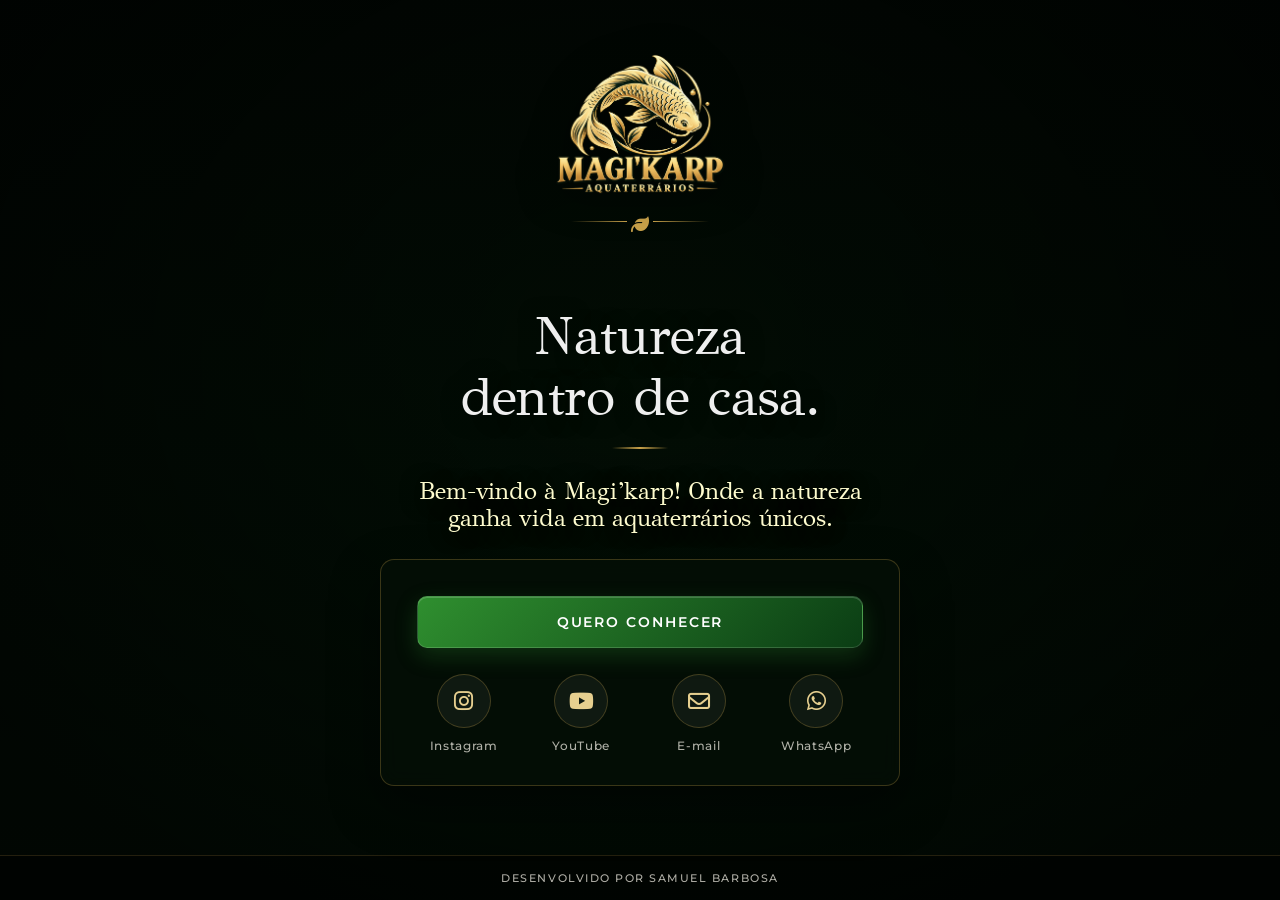
==== commit 62db59a1: "Add files via upload" ====
--- a/index.html
+++ b/index.html
@@ -198,7 +198,7 @@
 
                         <section class="col-auto">
                             <div class="caja-logo text-center mt-3 me-3">
-                                <img src="img/logotipo.png" alt="logotipo de magi'karp">
+                                <img src="img/Logotipo.png" alt="logotipo de magi'karp">
                             
                                 <div class="f-ico d-flex align-items-center justify-content-center gap-1">
                                 
@@ -326,4 +326,4 @@
 
 <script src="https://cdn.jsdelivr.net/npm/bootstrap@5.0.2/dist/js/bootstrap.bundle.min.js" integrity="sha384-MrcW6ZMFYlzcLA8Nl+NtUVF0sA7MsXsP1UyJoMp4YLEuNSfAP+JcXn/tWtIaxVXM" crossorigin="anonymous"></script>
 </body>
-</html>
+</html>
--- a/style.css
+++ b/style.css
@@ -1,1118 +1,499 @@
 /* =========================================================
-   1. VARIÁVEIS GLOBAIS
-========================================================= */
-
+   MAGI'KARP | Aquaterrários
+   Identidade: verde-floresta profundo + dourado discreto
+   ========================================================= */
+
+/* ---------- Fontes da marca (mantidas) ---------- */
+@font-face {
+    font-family: 'Tjiwidej Heritage Script';
+    src: url('fonts/TjiwidejHeritageScript-Reg.eot');
+    src: url('fonts/TjiwidejHeritageScript-Reg.eot?#iefix') format('embedded-opentype'),
+        url('fonts/TjiwidejHeritageScript-Reg.woff2') format('woff2'),
+        url('fonts/TjiwidejHeritageScript-Reg.woff') format('woff'),
+        url('fonts/TjiwidejHeritageScript-Reg.ttf') format('truetype'),
+        url('fonts/TjiwidejHeritageScript-Reg.svg#TjiwidejHeritageScript-Reg') format('svg');
+    font-weight: normal;
+    font-style: normal;
+    font-display: swap;
+}
+
+@font-face {
+    font-family: 'Tjiwidej Heritage Serif';
+    src: url('fonts/TjiwidejHeritageSerif-Regular.eot');
+    src: url('fonts/TjiwidejHeritageSerif-Regular.eot?#iefix') format('embedded-opentype'),
+        url('fonts/TjiwidejHeritageSerif-Regular.woff2') format('woff2'),
+        url('fonts/TjiwidejHeritageSerif-Regular.woff') format('woff'),
+        url('fonts/TjiwidejHeritageSerif-Regular.ttf') format('truetype'),
+        url('fonts/TjiwidejHeritageSerif-Regular.svg#TjiwidejHeritageSerif-Regular') format('svg');
+    font-weight: normal;
+    font-style: normal;
+    font-display: swap;
+}
+
+
+/* =========================================================
+   VARIÁVEIS (mude as cores da marca aqui)
+   ========================================================= */
 :root {
-    /* Cores principais */
-    --negro-azulado: #080D10;
-    --negro-verde: #0B1715;
-
-    --verde-bosque: #123D32;
-    --verde-esmeralda: #176B58;
-    --verde-agua: #3B9C89;
-
-    --azul-petroleo: #123C4A;
-    --azul-profundo: #0B2633;
-
-    --dorado: #D8BD78;
-    --dorado-claro: #F1DEA6;
-    --dorado-oscuro: #9D7B3D;
-
-    /* Textos */
-    --texto-principal: #F5F1E6;
-    --texto-secundario: #A7B5AF;
-    --texto-oscuro: #10221D;
-
-    /* Fundos e superfícies */
-    --fondo-principal: #080D10;
-    --fondo-secundario: #0B1715;
-    --fondo-tarjeta: #10221D;
-    --fondo-azul: #0B2633;
-
-    /* Bordas */
-    --borde-sutil: #284139;
-    --borde-dorado: #9D7B3D;
-    --borde-destacado: #D8BD78;
-
-    /* Sombras */
-    --sombra-texto: 0 2px 8px rgba(0, 0, 0, 0.45);
-    --sombra-caja: 0 8px 24px rgba(0, 0, 0, 0.30);
-    --sombra-caja-hover: 0 14px 32px rgba(0, 0, 0, 0.45);
-    --sombra-dorada: 0 0 12px rgba(216, 189, 120, 0.20);
-    --sombra-boton: 0 4px 12px rgba(0, 0, 0, 0.30);
-    --sombra-boton-hover: 0 6px 18px rgba(216, 189, 120, 0.25);
-    --sombra-interna: inset 0 1px 4px rgba(0, 0, 0, 0.30);
-
-    /* Transições */
-    --transicion-rapida: 0.2s ease;
-    --transicion-normal: 0.3s ease;
-    --transicion-suave: 0.5s ease-in-out;
-
-    /* Gradientes */
-    --gradiente-principal: linear-gradient(
-        135deg,
-        #080D10,
-        #123D32,
-        #0B2633
-    );
-
-    --gradiente-verde: linear-gradient(
-        135deg,
-        #123D32,
-        #176B58
-    );
-
-    --gradiente-dorado: linear-gradient(
-        135deg,
-        #9D7B3D,
-        #D8BD78,
-        #F1DEA6
-    );
-
-    --gradiente-boton: linear-gradient(
-        135deg,
-        #D8BD78,
-        #F1DEA6
-    );
-}
-
-
-/* =========================================================
-   2. ESTILOS GERAIS
-========================================================= */
-
-* {
+    --verde-900: #031507;
+    --verde-700: #0b3d14;
+    --verde-500: #2f8f2f;
+    --verde-400: #3fae3f;
+
+    --ouro-500: #c9a24a;
+    --ouro-300: #e6cf8f;
+    --ouro-700: #8a6d27;
+
+    --texto: #f4f1e8;
+    --texto-suave: rgba(244, 241, 232, 0.72);
+
+    --vidro-bg: rgba(6, 18, 8, 0.55);
+    --vidro-borda: rgba(201, 162, 74, 0.28);
+
+    --fonte: 'Montserrat', 'Segoe UI', Roboto, Arial, sans-serif;
+    --raio: 14px;
+    --transicao: 0.25s ease;
+}
+
+
+/* =========================================================
+   BASE
+   ========================================================= */
+*,
+*::before,
+*::after {
+    box-sizing: border-box;
+}
+
+html {
+    -webkit-text-size-adjust: 100%;
+}
+
+body {
+    margin: 0;
+    min-height: 100vh;
+    min-height: 100dvh;
+    font-family: var(--fonte);
+    font-weight: 400;
+    line-height: 1.5;
+    color: var(--texto);
+    background: var(--verde-900);
+    -webkit-font-smoothing: antialiased;
+    -moz-osx-font-smoothing: grayscale;
+}
+
+a {
+    color: inherit;
+    text-decoration: none;
+    font-family: inherit;
+}
+
+p {
+    font-family: var(--fonte);
+}
+
+/* Foco visível para teclado (acessibilidade) */
+a:focus-visible {
+    outline: 2px solid var(--ouro-300);
+    outline-offset: 4px;
+    border-radius: 6px;
+}
+
+
+/* =========================================================
+   CONTENEDOR PRINCIPAL (fundo + camada escura)
+   ========================================================= */
+.contenedor-principal {
+    position: relative;
+    isolation: isolate;
+    display: flex;
+    flex-direction: column;
+    width: 100%;
+    min-height: 100vh;
+    min-height: 100dvh;
     margin: 0;
     padding: 0;
-    box-sizing: border-box;
-    font-family: Arial, Helvetica, sans-serif;
-}
-
-html,
-body {
-    width: 100%;
-    max-width: 100%;
-    margin: 0;
-}
-
-html {
-    min-height: 100%;
-}
-
-body {
-    max-width: 100%;
-    min-height: 100vh;
-    margin: 0;
-    overflow-x: clip;
-
-    background-image: url("img/fundo-hojas.png");
-    background-position: center top;
+    text-align: center;
+    border: none;
+    border-radius: 0;
+
+    background-color: var(--verde-900);
+    background-image: url(img/fundo.png);
+    background-position: center;
     background-repeat: no-repeat;
     background-size: cover;
-    background-attachment: fixed;
-}
-
-img,
-video {
-    max-width: 100%;
-}
-
-
-ul {
-    list-style: none;
-}
-
-a {
-    color: var(--texto-principal);
-    text-decoration: none;
-}
-
-span {
-    background: none;
-    font-family: inherit;
-    font-size: inherit;
-    color: inherit;
-    text-decoration: none;
-}
-
-header img {
-    width: 100px;
-}
-
-h1,
-h2,
-h3,
-h4 {
-    font-family: "Ventura Free";
-}
-
-
-.verde {
-    color: var(--verde-bosque);
-}
-
-.baige {
-    color: var(--dorado-oscuro);
-}
-
-.texto {
-    color: #2f3e33;
-}
-
-section {
-    width: 100%;
-    max-width: 100%;
+}
+
+/* Camada escura em gradiente: garante leitura do texto */
+.contenedor-principal::before {
+    content: "";
+    position: absolute;
+    inset: 0;
+    z-index: -1;
+    background:
+        radial-gradient(ellipse at 50% 40%, rgba(0, 0, 0, 0.15), rgba(0, 0, 0, 0.7) 85%),
+        linear-gradient(to bottom, rgba(0, 0, 0, 0.55), rgba(3, 21, 7, 0.78));
+}
+
+
+/* =========================================================
+   HEADER / LOGO
+   ========================================================= */
+.contenedor-principal header {
+    padding-top: clamp(24px, 6vh, 56px);
+}
+
+/* Centraliza o logo em qualquer tela */
+.contenedor-principal header .container {
+    margin-bottom: 0 !important;
+}
+
+.contenedor-principal header .row {
+    justify-content: center !important;
+}
+
+.caja-logo {
+    margin: 0 !important;
+}
+
+.caja-logo img {
+    display: block;
+    width: clamp(120px, 34vw, 170px);
+    height: auto;
+    margin: 0 auto;
+    filter: drop-shadow(0 6px 18px rgba(0, 0, 0, 0.55));
+}
+
+/* Divisor com folha */
+.f-ico i {
+    font-size: 18px;
+    color: var(--ouro-500);
+}
+
+.caja-logo .f-ico {
+    margin-top: 14px;
+}
+
+.dorado {
+    color: var(--ouro-500);
+}
+
+.linea-1,
+.linea-2 {
+    width: 56px;
+    height: 1px;
+}
+
+.linea-1 {
+    background: linear-gradient(to left, var(--ouro-500), transparent);
+}
+
+.linea-2 {
+    background: linear-gradient(to right, var(--ouro-500), transparent);
+}
+
+.linea-caja {
+    width: 50px;
+    height: 2px;
+    margin: 0;
+    padding: 0;
+    background-color: var(--ouro-500);
+    border-radius: 999px;
+}
+
+
+/* =========================================================
+   MAIN
+   ========================================================= */
+.contenedor-principal main {
+    flex: 1;
     display: flex;
     flex-direction: column;
     align-items: center;
     justify-content: center;
-}
-
-
-/* =========================================================
-   3. CABEÇALHO E NAVEGAÇÃO
-========================================================= */
-
-#header {
-    position: fixed;
-    top: 0;
-    left: 0;
+    padding: 24px 20px;
+    animation: entrada 0.8s ease both;
+}
+
+h1 {
+
+    max-width: 14ch;
+    margin: 0 0 28px;
+    font-family: 'gfs_didotregular', Arial, Helvetica, sans-serif;
+    font-size: clamp(2rem, 6vw, 3.4rem);
+    font-weight: 100;
+    line-height: 1.12;
+    letter-spacing: -0.01em;
+    color: #efefef;
+    text-wrap: balance;
+    text-shadow: 0 2px 20px rgba(0, 0, 0, 0.6);
+}
+
+/* Linha dourada sob o título */
+h1::after {
+    content: "";
+    display: block;
+    width: 56px;
+    height: 2px;
+    margin: 22px auto 0;
+    background: linear-gradient(to right, transparent, var(--ouro-500), transparent);
+}
+
+
+main p {
+    max-width: 48ch;
+    margin: 0 0 28px;
+    font-family: 'gfs_didotregular', Arial, Helvetica, sans-serif;
+    font-size: clamp(1.5rem, 4vw, 1.3rem);
+    font-weight: 100;
+    line-height: 1.12;
+    letter-spacing: -0.01em;
+    color: #fefcce;
+    text-wrap: balance;
+    text-shadow: 0 2px 20px rgba(0, 0, 0, 0.6);
+}
+
+
+/* =========================================================
+   PAINEL DE CONTATOS (vidro)
+   OBS: no HTML a classe é "contactos"; mantive as duas grafias
+   ========================================================= */
+.contactos,
+.contatos {
     width: 100%;
-    z-index: 1000;
-    
-    color: var(--texto-principal);
-    background: rgba(8, 13, 16, 0.35);
-    backdrop-filter: blur(12px);
-    -webkit-backdrop-filter: blur(12px);
-    border-bottom: 1px solid rgba(255, 255, 255, 0.12);
-    box-shadow: 0 4px 20px rgba(0, 0, 0, 0.08);
-    transition: transform var(--transicion-normal);
-}
-
-/* Elimina el fondo de Bootstrap del nav */
-#header .navbar {
-    background: transparent !important;
-}
-
-/* Esconde o cabeçalho ao descer a página */
-#header.header-oculto {
-    transform: translateY(-100%);
-}
-
-.iconos i {
+    max-width: 520px;
+    padding: 28px 20px 24px;
+    background: var(--vidro-bg);
+    border: 1px solid var(--vidro-borda);
+    border-radius: var(--raio);
+    box-shadow: 0 20px 50px rgba(0, 0, 0, 0.45);
+    -webkit-backdrop-filter: blur(10px);
+    backdrop-filter: blur(10px);
+}
+
+.contactos .container,
+.contatos .container {
+    padding-left: 0;
+    padding-right: 0;
+}
+
+
+/* =========================================================
+   BOTÃO PRINCIPAL
+   ========================================================= */
+.btn-orcamento {
+    display: inline-flex;
+    align-items: center;
+    justify-content: center;
+    width: 100%;
+    margin: 0 0 26px;
+    padding: 15px 24px;
+
+    font-size: 0.85rem;
+    font-weight: 600;
+    letter-spacing: 0.14em;
+    text-transform: uppercase;
+    color: #fff;
+
+    background: linear-gradient(135deg, var(--verde-500), var(--verde-700));
+    border: 1px solid rgba(255, 255, 255, 0.14);
+    border-radius: 10px;
+    box-shadow:
+        0 8px 22px rgba(47, 143, 47, 0.28),
+        inset 0 1px 0 rgba(255, 255, 255, 0.18);
+
+    transition:
+        transform var(--transicao),
+        box-shadow var(--transicao),
+        filter var(--transicao);
+}
+
+.btn-orcamento:hover {
+    color: #fff;
+    filter: brightness(1.12);
+    transform: translateY(-2px);
+    box-shadow:
+        0 12px 28px rgba(47, 143, 47, 0.4),
+        inset 0 1px 0 rgba(255, 255, 255, 0.22);
+}
+
+.btn-orcamento:active {
+    transform: translateY(0) scale(0.98);
+}
+
+.btn-orcamento i {
     font-size: 22px;
-}
-
-.boton-header {
-    border-radius: 999px;
-    border: 2px solid var(--borde-dorado);
-    color: var(--texto-principal);
-    padding: 10px 15px;
-}
-
-.boton-header i {
-    color: var(--borde-dorado);
-}
-
-.marca {
+    color: #fff;
+}
+
+
+/* =========================================================
+   ÍCONES DE CONTATO
+   ========================================================= */
+.caja-contato {
+    height: 100%;
+}
+
+.caja-contato a {
     display: flex;
     flex-direction: column;
     align-items: center;
     justify-content: center;
-    gap: 5px;
-}
-
-.marca h3 {
-    font-family: "tt_hoves_pro_trialblack";
-    font-size: 22px;
-    margin-top: 15px;
-    color: var(--dorado-claro);
-}
-
-.marca p {
-    font-size: 10px;
-    text-transform: uppercase;
-    letter-spacing: 1.3px;
-}
-
-.acoes-header {
+    gap: 10px;
+    transition: transform var(--transicao);
+}
+
+.caja-contato i {
     display: flex;
     align-items: center;
-    gap: 25px;
-    list-style: none;
+    justify-content: center;
+    width: 54px;
+    height: 54px;
     padding: 0;
+    font-size: 22px;
+    color: var(--ouro-300);
+
+    background: rgba(255, 255, 255, 0.05);
+    border: 1px solid var(--vidro-borda);
+    border-radius: 50%;
+
+    transition:
+        background var(--transicao),
+        border-color var(--transicao),
+        color var(--transicao),
+        box-shadow var(--transicao);
+}
+
+.caja-contato span {
+    font-size: 0.72rem;
+    font-weight: 500;
+    letter-spacing: 0.06em;
+    color: var(--texto-suave);
+    transition: color var(--transicao);
+}
+
+.caja-contato a:hover {
+    transform: translateY(-3px);
+}
+
+.caja-contato a:hover i {
+    color: var(--verde-900);
+    background: var(--ouro-500);
+    border-color: var(--ouro-500);
+    box-shadow: 0 8px 20px rgba(201, 162, 74, 0.35);
+}
+
+.caja-contato a:hover span {
+    color: var(--texto);
+}
+
+.caja-contato a:active {
+    transform: scale(0.94);
+}
+
+
+/* =========================================================
+   FOOTER
+   ========================================================= */
+.contenedor-principal footer {
+    margin-top: auto;
+}
+
+.contenedor-principal footer .container-fluid {
+    padding: 0;
+}
+
+.contenedor-principal footer .row {
     margin: 0;
 }
 
-.navbar-nav {
-    gap: 15px;
-}
-
-.acoes-header a {
-    transition: transform 0.8s ease;
-}
-
-#header .navbar-nav .nav-link {
-    position: relative;
-    display: inline-block;
-    text-decoration: none;
-}
-
-.acoes-header a:hover {
-    transform: scale(1.1);
-}
-
-#navbarSupportedContent ul li a {
-    position: relative;
-    display: inline-block;
-    color: var(--texto-principal);
-    text-decoration: none;
-    transition: transform 0.8s ease, color var(--transicion-normal);
-}
-
-#navbarSupportedContent ul li a:hover {
-    transform: scale(1.05);
-    color: var(--dorado-claro);
-}
-
-/* Botão hamburguer */
-.navbar-toggler-icon {
-    filter: brightness(0) saturate(100%)
-        invert(96%) sepia(10%)
-        saturate(300%) hue-rotate(350deg);
-}
-
-.navbar-toggler {
-    border: 1px solid #fffaf3;
-}
-
-.navbar-toggler:focus {
-    box-shadow: 0 0 0 0.2rem rgba(255, 250, 243, 0.3);
-}
-
-#header .navbar-nav .nav-link::after {
-    content: "";
-    position: absolute;
-    left: 0;
-    bottom: -3px;
-
-    width: 100%;
-    height: 2px;
-    background-color: #c59f4d;
-
-    transform: scaleX(0);
-    transform-origin: left center;
-    transition: transform 0.3s ease;
-
+.dev {
     display: block;
-}
-
-#header .navbar-nav .nav-link:hover::after {
-    transform: scaleX(1);
-}
-
-
-/* =========================================================
-   4. HERO
-========================================================= */
-
-/* HERO: ocupar todo el ancho disponible */
-.hero {
-    width: 100%;
-    min-height: 100vh;
-    min-height: 100svh;
-    background-size: cover;
-    background-position: center;
-    background-repeat: no-repeat;
-}
-
-.contenedor_hero {
-    background-image:
-        radial-gradient(
-            ellipse at center,
-            rgba(0, 0, 0, 0.75),
-            rgba(0, 0, 0, 0.25),
-            rgba(0, 0, 0, 0.75)
-        ),
-        url("img/hero.png");
-    background-position: center;
-    background-repeat: no-repeat;
-    background-size: cover;
-    max-width: 100%;
-    min-height: 100vh;
-}
-
-.titulo {
-    color: var(--dorado-claro);
-}
-
-.contenedor_hero-text {
+    padding: 14px 16px;
+    font-size: 0.68rem;
+    font-weight: 500;
+    letter-spacing: 0.14em;
+    text-transform: uppercase;
+    color: var(--texto-suave);
+    background: rgba(0, 0, 0, 0.5);
+    border-top: 1px solid rgba(201, 162, 74, 0.18);
+    transition: color var(--transicao);
+}
+
+.dev:hover {
+    color: var(--ouro-300);
+}
+
+.text-footer {
+    letter-spacing: 0.1em;
+}
+
+footer img {
+    width: 70px;
+}
+
+
+/* =========================================================
+   ANIMAÇÃO (uma única entrada suave)
+   ========================================================= */
+@keyframes entrada {
+    from {
+        opacity: 0;
+        transform: translateY(14px);
+    }
+    to {
+        opacity: 1;
+        transform: none;
+    }
+}
+
+@media (prefers-reduced-motion: reduce) {
+    .contenedor-principal main {
+        animation: none;
+    }
+
+    * {
+        transition-duration: 0.01ms !important;
+    }
+}
+
+
+/* =========================================================
+   RESPONSIVO
+   ========================================================= */
+@media (max-width: 460px) {
+    .contactos,
+    .contatos {
+        padding: 22px 12px 18px;
+    }
+
+    .caja-contato i {
+        width: 48px;
+        height: 48px;
+        font-size: 20px;
+    }
+
+    .caja-contato span {
+        font-size: 0.66rem;
+        letter-spacing: 0.03em;
+    }
+
+    h1 {
+        max-width: 28ch;
+        font-size: clamp(2.5rem, 6vw, 3.4rem);
+        margin-bottom: 0;
+    }
+
     
-    color: var(--texto-principal);
-    
-    max-width: 100%;
-    overflow-wrap: break-word;
-}
-
-.contenedor_hero-text .subtitulo-destaque {
-    text-transform: uppercase;
-    font-size: 13px;
-    letter-spacing: 1.3px;
-}
-
-.contenedor_hero-text h1 {
-    color: var(--texto-principal);
-    font-size: clamp(2rem, 8vw, 3.5rem);
-    overflow-wrap: break-word;
-}
-
-.btn-principal {
-    background: linear-gradient(to top, var(--dorado-oscuro), var(--dorado-claro));
-    border-radius: 999px;
-    padding: 10px 15px;
-    color: var(--verde-bosque);
-    border: 2px solid var(--dorado);
-
-    box-shadow: inset 0px 2px 5px white,
-                inset 0px 8px 15px rgb(236, 240, 209),
-                0px 5px 15px rgba(0, 0, 0, 0.32);
-}
-
-.btn-principal:hover {
-    border-color: var(--dorado);
-    opacity: 0.9;
-    color: #fff;
-}
-
-.video-btn {
-    border-radius: 999px;
-    color: var(--texto-principal);
-    background: rgb(9, 9, 9);
-    padding: 10px 20px;
-    border: 2px solid var(--texto-principal);
-    box-shadow: inset 0px 2px 5px rgb(82, 81, 81),
-                inset 0px 8px 15px rgb(54, 54, 54),
-                0px 5px 15px rgba(0, 0, 0, 0.32);
-}
-
-.video-btn:hover {
-    color: var(--texto-principal);
-    background: rgb(24, 24, 24);
-    border-color: var(--texto-secundario);
-}
-
-
-.btn {
-    transition: all 0.2s ease;
-}
-
-.btn:active {
-    transform: scale(0.95) ;
-}
-
-/* =========================================================
-   5. SOBRE NÓS E GALERIA DE FOTOGRAFIAS
-========================================================= */
-
-
-.contenedor_sobre-galeria {
-    max-width: 100%;
-    min-width: 0;
-}
-
-.contenedor_sobre-text h2 {
-    color: var(--verde-bosque);
-}
-
-.contenedor_sobre-text p {
-    color: #39463F;
-    line-height: 1.8;
-}
-
-.contenedor_sobre-text .obs {
-    color: #68766D;
-}
-
-.sobre-etiqueta {
-    color: var(--dorado-oscuro);
-    letter-spacing: 3px;
-    font-size: 0.8rem;
-    font-weight: 700;
-}
-
-/* Área das fotografias */
-.contenedor_sobre-galeria {
-    position: relative;
-    width: 100%;
-    height: 540px;
-}
-
-/* Aparência de fotografias impressas */
-.contenedor_sobre-galeria-caja {
-    position: absolute;
-    display: flex;
-    flex-direction: column;
-    justify-content: center;
-    text-align: center;
-    width: 45%;
-    padding: 10px 10px 0;
-    background: #fff;
-    border: 1px solid #e8e5dd;
-    box-shadow: 0 8px 25px rgba(0, 0, 0, 0.18);
-    transform-origin: center center;
-    transition: transform 0.35s ease, box-shadow 0.35s ease;
-    cursor: pointer;
-}
-
-.contenedor_sobre-galeria-caja img {
-    display: block;
-    width: 100%;
-    height: 175px;
-    object-fit: cover;
-}
-
-.contenedor_sobre-galeria-caja p {
-    margin: 0;
-    padding: 12px 4px 15px;
-    color: #333;
-    text-align: center;
-    font-family: Georgia, serif;
-    font-size: 0.9rem;
-    font-style: italic;
-}
-
-/* Posições assimétricas */
-.foto-1 {
-    top: 7%;
-    left: 8%;
-    transform: rotate(-9deg);
-    z-index: 1;
-}
-
-.foto-2 {
-    top: 4%;
-    right: 3%;
-    transform: rotate(8deg);
-    z-index: 2;
-}
-
-.foto-3 {
-    bottom: 5%;
-    left: 6%;
-    transform: rotate(7deg);
-    z-index: 3;
-}
-
-.foto-4 {
-    bottom: 3%;
-    right: 4%;
-    transform: rotate(-8deg);
-    z-index: 2;
-}
-
-/* Hover: endireitar, ampliar e trazer para a frente */
-.contenedor_sobre-galeria-caja:hover {
-    transform: rotate(0deg) scale(1.5);
-    z-index: 10;
-    box-shadow: 0 18px 40px rgba(0, 0, 0, 0.3);
-}
-
-.foto-1:hover,
-.foto-3:hover {
-    transform: translateX(15%) rotate(0deg) scale(1.5);
-    z-index: 10;
-}
-
-.foto-2:hover,
-.foto-4:hover {
-    transform: translateX(-15%) rotate(0deg) scale(1.5);
-    z-index: 10;
-}
-
-
-/* =========================================================
-   6. GALERIA / CARROSSEL
-========================================================= */
-
-.carousel-item {
-    max-width: 100%;
-    max-height: 100vh;
-    border: 2px solid var(--borde-dorado);
-    border-radius: 10px;
-}
-
-.produtos {
-    background-color: #F1F5F0;
-    color: var(--verde-bosque);
-}
-
-.galeria-etiqueta {
-    color: var(--dorado-oscuro);
-    font-size: 0.8rem;
-    font-weight: 700;
-    letter-spacing: 3px;
-}
-
-.galeria-titulo {
-    font-size: clamp(2rem, 4vw, 3rem);
-    margin-top: 10px;
-    color: var(--verde-bosque);
-}
-
-/* Tamanho do carrossel */
-.galeria-carousel {
-    width: 100%;
-    max-width: 900px;
-    margin-inline: auto;
-    max-width: 900px;
-    border-radius: 12px;
-    overflow: hidden;
-    box-shadow: 0 10px 30px rgba(0, 0, 0, 0.15);
-}
-
-/* Imagens */
-.galeria-carousel .carousel-item img {
-    display: block;
-    width: 100%;
-    max-width: 100%;
-    height: 480px;
-    object-fit: cover;
-    object-position: center;
-}
-
-/* Legenda */
-.galeria-carousel .carousel-caption {
-    right: 0;
-    bottom: 0;
-    left: 0;
-    padding: 50px 20px 35px;
-    background: linear-gradient(
-        transparent,
-        rgba(8, 19, 15, 0.9)
-    );
-}
-
-.galeria-carousel .carousel-caption h5,
-.galeria-carousel .carousel-caption p {
-    color: #fff;
-}
-
-/* Setas */
-.galeria-carousel .carousel-control-prev,
-.galeria-carousel .carousel-control-next {
-    width: 10%;
-    opacity: 1;
-}
-
-.galeria-carousel .carousel-control-prev-icon,
-.galeria-carousel .carousel-control-next-icon {
-    width: 42px;
-    height: 42px;
-    background-color: #123D32;
-    background-size: 50% 50%;
-    border: 1px solid var(--dorado);
-    border-radius: 50%;
-}
-
-/* Indicadores */
-.galeria-carousel .carousel-indicators {
-    margin-bottom: 12px;
-    z-index: 3;
-}
-
-.galeria-carousel .carousel-indicators [data-bs-target] {
-    width: 10px;
-    height: 10px;
-    border: 0;
-    border-radius: 50%;
-    background-color: var(--texto-principal);
-    opacity: 0.7;
-}
-
-.galeria-carousel .carousel-indicators .active {
-    background-color: var(--dorado);
-    opacity: 1;
-}
-
-
-/* =========================================================
-   7. VANTAGENS / EXPERIÊNCIA
-========================================================= */
-
-.ico {
-    font-size: 30px;
-    background: var(--verde-agua);
-    color: var(--texto-principal);
-    padding: 20px;
-    border-radius: 50%;
-    box-shadow: 2px 2px 15px rgba(0, 0, 0, 0.315);
-    margin: 10px 0;
-}
-
-.contenedor_experiencia-cajas {
-    background-color: #fff;
-    border-radius: 15px;
-    box-shadow: 2px 2px 15px rgba(0, 0, 0, 0.285);
-    padding: 20px;
-}
-
-.contenedores-experiencia {
-    margin: 0;
-    width: 100%;
-}
-
-.vantaje-2 {
-    z-index: 2;
-    transform: scale(1.05);
-}
-
-.contenedor_experiencia-titulo h2 {
-    color: var(--verde-bosque);
-    font-size: 30px;
-}
-
-.contenedor_experiencia-titulo span {
-    color: var(--dorado-oscuro);
-    font-size: 35px;
-}
-
-.contenedor_experiencia-titulo p {
-    color: rgb(84, 93, 84);
-    letter-spacing: 1.3px;
-}
-
-.contenedor_experiencia-cajas p {
-    color: #334131;
-}
-
-.contenedor_experiencia-cajas h5 {
-    color: var(--verde-bosque);
-    font-weight: bold;
-}
-
-
-/* =========================================================
-   8. CONTACTO
-========================================================= */
-
-
-
-
-.caja-text {
-    color: var(--verde-bosque);
-}
-
-.btn-text {
-    display: flex;
-}
-
-.p-contato {
-    font-size: 13px;
-}
-
-.linea-contato {
-    width: 60px;
-    height: 2px;
-    background-color: var(--dorado-oscuro);
-    border-radius: 999px;
-    margin: 0 auto 20px;
-}
-
-.btn-secundario {
-    border: 2px solid var(--dorado-oscuro);
-    border-radius: 999px;
-    box-shadow: 2px 1px 15px rgba(0, 0, 0, 0.269);
-}
-
-#contato .btn-principal {
-    background: linear-gradient(to top, var(--fondo-tarjeta), var(--verde-bosque));
-    border: none;
-    color: var(--texto-principal);
-    box-shadow: 2px 1px 15px rgba(0, 0, 0, 0.269);
-}
-
-#contato .btn-principal i,
-#contato .btn-principal .flecha,
-#contato .btn-secundario .flecha {
-    font-size: 35px;
-    margin-right: 10px;
-}
-
-#contato a {
-    margin: 10px 0;
-}
-
-#contato .btn-principal p,
-#contato .btn-secundario p {
-    font-weight: 100;
-    font-size: 13px;
-    margin: 0;
-    padding: 0;
-    font-style: italic;
-}
-
-#contato .btn-principal p {
-    color: var(--texto-secundario);
-}
-
-#contato .btn-secundario p {
-    color: var(--texto-oscuro);
-}
-
-#contato .btn-secundario i {
-    font-size: 35px;
-    color: inherit;
-    margin-right: 10px;
-}
-
-.btn-secundario:hover {
-    border-color: var(--dorado-oscuro);
-    background: linear-gradient(to top, var(--dorado-oscuro), var(--dorado));
-    color: #fff;
-}
-
-.contenedor-contato-img img {
-    border-radius: 15px;
-    border: 2px solid var(--dorado-oscuro);
-    box-shadow: 2px 2px 15px rgba(0, 0, 0, 0.288);
-}
-
-
-/* =========================================================
-   8. FOOTER
-========================================================= */
-
-footer {
-    background: var(--fondo-secundario);
-}
-footer img {
-    width: 100px;
-}
-
-footer a {
-    color: var(--texto-principal);
-}
-
-footer h5{
-    color: var(--dorado);
-    font-family: 'Ventura Free';
-    margin: 10px 0 0 ;
-    font-size: 27px;
-    padding-bottom: 0;
-}
-.f-contatos,
-.f-info,
-.f-dev {
-    display: flex;
-    flex-direction: column;
-    gap: 10px;
-
-}
-
-.copy {
-    color: var(--texto-secundario);
-    letter-spacing: 1.1px;
-    font-style: italic;
-    font-size: 13px;
-}
-
-.dev .card{
-    background: radial-gradient( 
-        circle,
-         rgba(86, 155, 100, 0.196)6%,
-          transparent)100% ;
-    border: 2px solid var(--dorado-oscuro);
-    box-shadow: 2px 2px 10px rgba(0, 0, 0, 0.534);
-    border-radius: 15px;
-}
-
-.dev a{
-    color: var(--dorado-claro);
-}
-.dev p{
-    color: var(--texto-principal);
-}
-.dev h5 {
-    font-size: 25px;
-}
-.linea-footer {
-    width: 100%;
-    height: 2px;
-    background: linear-gradient(to left, var(--fondo-secundario), var(--dorado-oscuro), var(--fondo-secundario));
-    margin: 10px 0;
-}
-
-.f-titulo-linea {
-    width: 30%;
-    height: 2px;
-    background: linear-gradient(to left, var(--fondo-secundario), var(--dorado-oscuro), var(--fondo-secundario));
-    margin: 0;
-    padding: 0;
-}
-
-/* =========================================================
-   9. COOKIES
-========================================================= */
-
-/* Fundo que cobre toda a página e centra o banner */
-.cookie-banner {
-    position: fixed;
-    inset: 0;
-    z-index: 99999;
-    display: flex;
-    justify-content: center;
-    align-items: center;
-    width: 100%;
-    height: 100%;
-    padding: 20px;
-    background: rgba(0, 0, 0, 0.7);
-    overflow-y: auto;
-}
-
-/* Respeitar o atributo hidden */
-.cookie-banner[hidden],
-.cookie-modal[hidden] {
-    display: none !important;
-}
-
-/* Cartão central */
-.cookie-content {
-    width: min(460px, 100%);
-    max-height: 90vh;
-    overflow-y: auto;
-    background: #173b35;
-    color: #fff;
-    padding: 28px;
-    border: 1px solid #c59f4d;
-    border-radius: 14px;
-    box-shadow: 0 12px 40px rgba(0, 0, 0, 0.3);
-}
-
-.cookie-content h2 {
-    color: #e5cb88;
-    font-size: 22px;
-    margin-bottom: 14px;
-}
-
-.cookie-content p {
-    font-size: 14px;
-    line-height: 1.7;
-    margin-bottom: 18px;
-}
-
-.cookie-content a {
-    display: inline-block;
-    color: #e5cb88;
-    margin-top: 16px;
-}
-
-/* Botões */
-.cookie-actions {
-    display: flex;
-    flex-direction: column;
-    gap: 10px;
-    margin-top: 18px;
-}
-
-.cookie-btn {
-    width: 100%;
-    padding: 12px 15px;
-    border-radius: 7px;
-    border: 1px solid #c59f4d;
-    cursor: pointer;
-    font-weight: bold;
-    font-size: 14px;
-}
-
-.cookie-primary {
-    background: #c59f4d;
-    color: #173b35;
-}
-
-.cookie-secondary {
-    background: transparent;
-    color: #fff;
-}
-
-.cookie-btn:hover {
-    filter: brightness(1.1);
-}
-
-/* Modal de configurações */
-.cookie-modal {
-    position: fixed;
-    inset: 0;
-    z-index: 100000;
-    display: grid;
-    place-items: center;
-    padding: 20px;
-    background: rgba(0, 0, 0, 0.75);
-}
-
-.cookie-modal-content {
-    width: min(480px, 100%);
-    max-height: 90vh;
-    overflow-y: auto;
-    padding: 25px;
-    border-radius: 12px;
-    background: #fff;
-    color: #25312e;
-}
-
-section,
-.sobre,
-#galeria,
-.contacto {
-    background-color: transparent;
-}
-
-
-/* =========================================================
-   10. RESPONSIVO
-   Todas as media queries ficam reunidas nesta secção
-========================================================= */
-
-/* Tablets e ecrãs abaixo de 992px */
-@media (max-width: 991.98px) {
-    .contenedor_sobre-galeria {
-        margin-top: 25px;
-        height: 480px;
-    }
-
-    #header .navbar-collapse {
-        flex-basis: 100%;
+}
+
+@media (min-width: 768px) {
+    .contactos,
+    .contatos {
+        padding: 36px 36px 30px;
+    }
+
+    .btn-orcamento {
         width: 100%;
     }
-
-    #header .navbar-nav {
-        gap: 0;
-    }
-
-    #header .navbar-brand {
-        margin: 0;
-    }
-
-    #header .acoes-header {
-        display: flex;
-        flex-wrap: wrap;
-        gap: 12px;
-        margin-top: 10px;
-    }
-}
-
-/* Telemóveis: até 575px */
-@media (max-width: 575.98px) {
-    /* Cabeçalho */
-    #header nav div a img {
-        width: 60px;
-    }
-
-    .hero {
-        min-height: 100svh;
-    }
-
-    .hero .container {
-        width: 100%;
-        max-width: 100%;
-        padding-left: 20px;
-        padding-right: 20px;
-    }
-
-    .hero .row {
-        margin-left: 0;
-        margin-right: 0;
-    }
-
-    .hero .row > [class*="col-"] {
-        padding-left: 0;
-        padding-right: 0;
-    }
-
-    .contenedor_hero-text .lead {
-        font-size: 1rem;
-    }
-
-    .contenedor_hero-text .btn {
-        max-width: 100%;
-        white-space: normal;
-    }
-
-    .galeria-carousel .carousel-item img {
-        height: 300px;
-    }
-
-    /* Galeria sobre nós */
-    .contenedor_sobre-galeria {
-        height: 350px;
-    }
-
-    .contenedor_sobre-galeria-caja {
-        width: 48%;
-        padding: 6px 6px 0;
-    }
-
-    .contenedor_sobre-galeria-caja img {
-        height: 115px;
-    }
-
-    .contenedor_sobre-galeria-caja p {
-        padding: 8px 2px 10px;
-        font-size: 0.72rem;
-    }
-
-    /* Carrossel */
-    .galeria-carousel .carousel-item img {
-        height: 300px;
-    }
-
-    .galeria-carousel .carousel-caption {
-        padding: 35px 35px 30px;
-    }
-
-    .galeria-carousel .carousel-caption h5 {
-        font-size: 1rem;
-    }
-
-    .galeria-carousel .carousel-caption p {
-        font-size: 0.8rem;
-        margin-bottom: 5px;
-    }
-
-    .galeria-carousel .carousel-control-prev,
-    .galeria-carousel .carousel-control-next {
-        width: 13%;
-    }
-
-    .galeria-carousel .carousel-control-prev-icon,
-    .galeria-carousel .carousel-control-next-icon {
-        width: 32px;
-        height: 32px;
-    }
-
-    /* Cartão de vantagem */
-    .vantaje-2 {
-        transform: none;
-    }
-
-    /* Banner e modal de cookies */
-    .cookie-content,
-    .cookie-modal-content {
-        padding: 20px;
-    }
-
-    /* desaparecer imagen contato */
-    .contenedor-contato-img img {
-        display: none;
-    }
-
-    footer .f-titulo-linea {
-        margin: auto;
-    }
-
-    body {
-        background-attachment: scroll;
-        background-position: center top;
-        background-size: auto 100%;
-    }
-
-}
+}
--- a/stylessheet.css
+++ b/stylessheet.css
@@ -1,70 +1,16 @@
-@font-face {
-    font-family: 'kageko_demoregular';
-    src: url('fonts/kageko-demo-webfont.eot');
-    src: url('fonts/kageko-demo-webfont.eot?#iefix') format('embedded-opentype'),
-         url('fonts/kageko-demo-webfont.woff2') format('woff2'),
-         url('fonts/kageko-demo-webfont.woff') format('woff'),
-         url('fonts/kageko-demo-webfont.ttf') format('truetype'),
-         url('fonts/kageko-demo-webfont.svg#kageko_demoregular') format('svg');
-    font-weight: normal;
-    font-style: normal;
-}
+/*! Generated by Font Squirrel (https://www.fontsquirrel.com) on November 21, 2026 */
+
 
 
 @font-face {
-    font-family: 'bullsheetregular';
-    src: url('fonts/bullsheet-webfont.eot');
-    src: url('fonts/bullsheet-webfont.eot?#iefix') format('embedded-opentype'),
-         url('fonts/bullsheet-webfont.woff2') format('woff2'),
-         url('fonts/bullsheet-webfont.woff') format('woff'),
-         url('fonts/bullsheet-webfont.ttf') format('truetype'),
-         url('fonts/bullsheet-webfont.svg#bullsheetregular') format('svg');
+    font-family: 'gfs_didotregular';
+    src: url('fonts/gfsdidot-regular-webfont.eot');
+    src: url('fonts/gfsdidot-regular-webfont.eot?#iefix') format('embedded-opentype'),
+         url('fonts/gfsdidot-regular-webfont.woff2') format('woff2'),
+         url('fonts/gfsdidot-regular-webfont.woff') format('woff'),
+         url('fonts/gfsdidot-regular-webfont.ttf') format('truetype'),
+         url('fonts/gfsdidot-regular-webfont.svg#gfs_didotregular') format('svg');
     font-weight: normal;
     font-style: normal;
 
 }
-
-
-
-@font-face {
-    font-family: 'tt_hoves_pro_trialblack';
-    src: url('fonts/tt_hoves_pro_trial_black-webfont.eot');
-    src: url('fonts/tt_hoves_pro_trial_black-webfont.eot?#iefix') format('embedded-opentype'),
-         url('fonts/tt_hoves_pro_trial_black-webfont.woff2') format('woff2'),
-         url('fonts/tt_hoves_pro_trial_black-webfont.woff') format('woff'),
-         url('fonts/tt_hoves_pro_trial_black-webfont.ttf') format('truetype'),
-         url('fonts/tt_hoves_pro_trial_black-webfont.svg#tt_hoves_pro_trialblack') format('svg');
-    font-weight: normal;
-    font-style: normal;
-
-}
-
-
-
-
-@font-face {
-    font-family: 'tt_hoves_pro_trialregular';
-    src: url('fonts/tt_hoves_pro_trial_regular-webfont.eot');
-    src: url('fonts/tt_hoves_pro_trial_regular-webfont.eot?#iefix') format('embedded-opentype'),
-         url('fonts/tt_hoves_pro_trial_regular-webfont.woff2') format('woff2'),
-         url('fonts/tt_hoves_pro_trial_regular-webfont.woff') format('woff'),
-         url('fonts/tt_hoves_pro_trial_regular-webfont.ttf') format('truetype'),
-         url('fonts/tt_hoves_pro_trial_regular-webfont.svg#tt_hoves_pro_trialregular') format('svg');
-    font-weight: normal;
-    font-style: normal;
-
-}
-
-@font-face {
-    font-family: 'Ventura Free';
-    src: url('fonts/VenturaFree-Regular.eot');
-    src: url('fonts/VenturaFree-Regular.eot?#iefix') format('embedded-opentype'),
-        url('fonts/VenturaFree-Regular.woff2') format('woff2'),
-        url('fonts/VenturaFree-Regular.woff') format('woff'),
-        url('fonts/VenturaFree-Regular.ttf') format('truetype'),
-        url('fonts/VenturaFree-Regular.svg#VenturaFree-Regular') format('svg');
-    font-weight: normal;
-    font-style: normal;
-    font-display: swap;
-}
-
